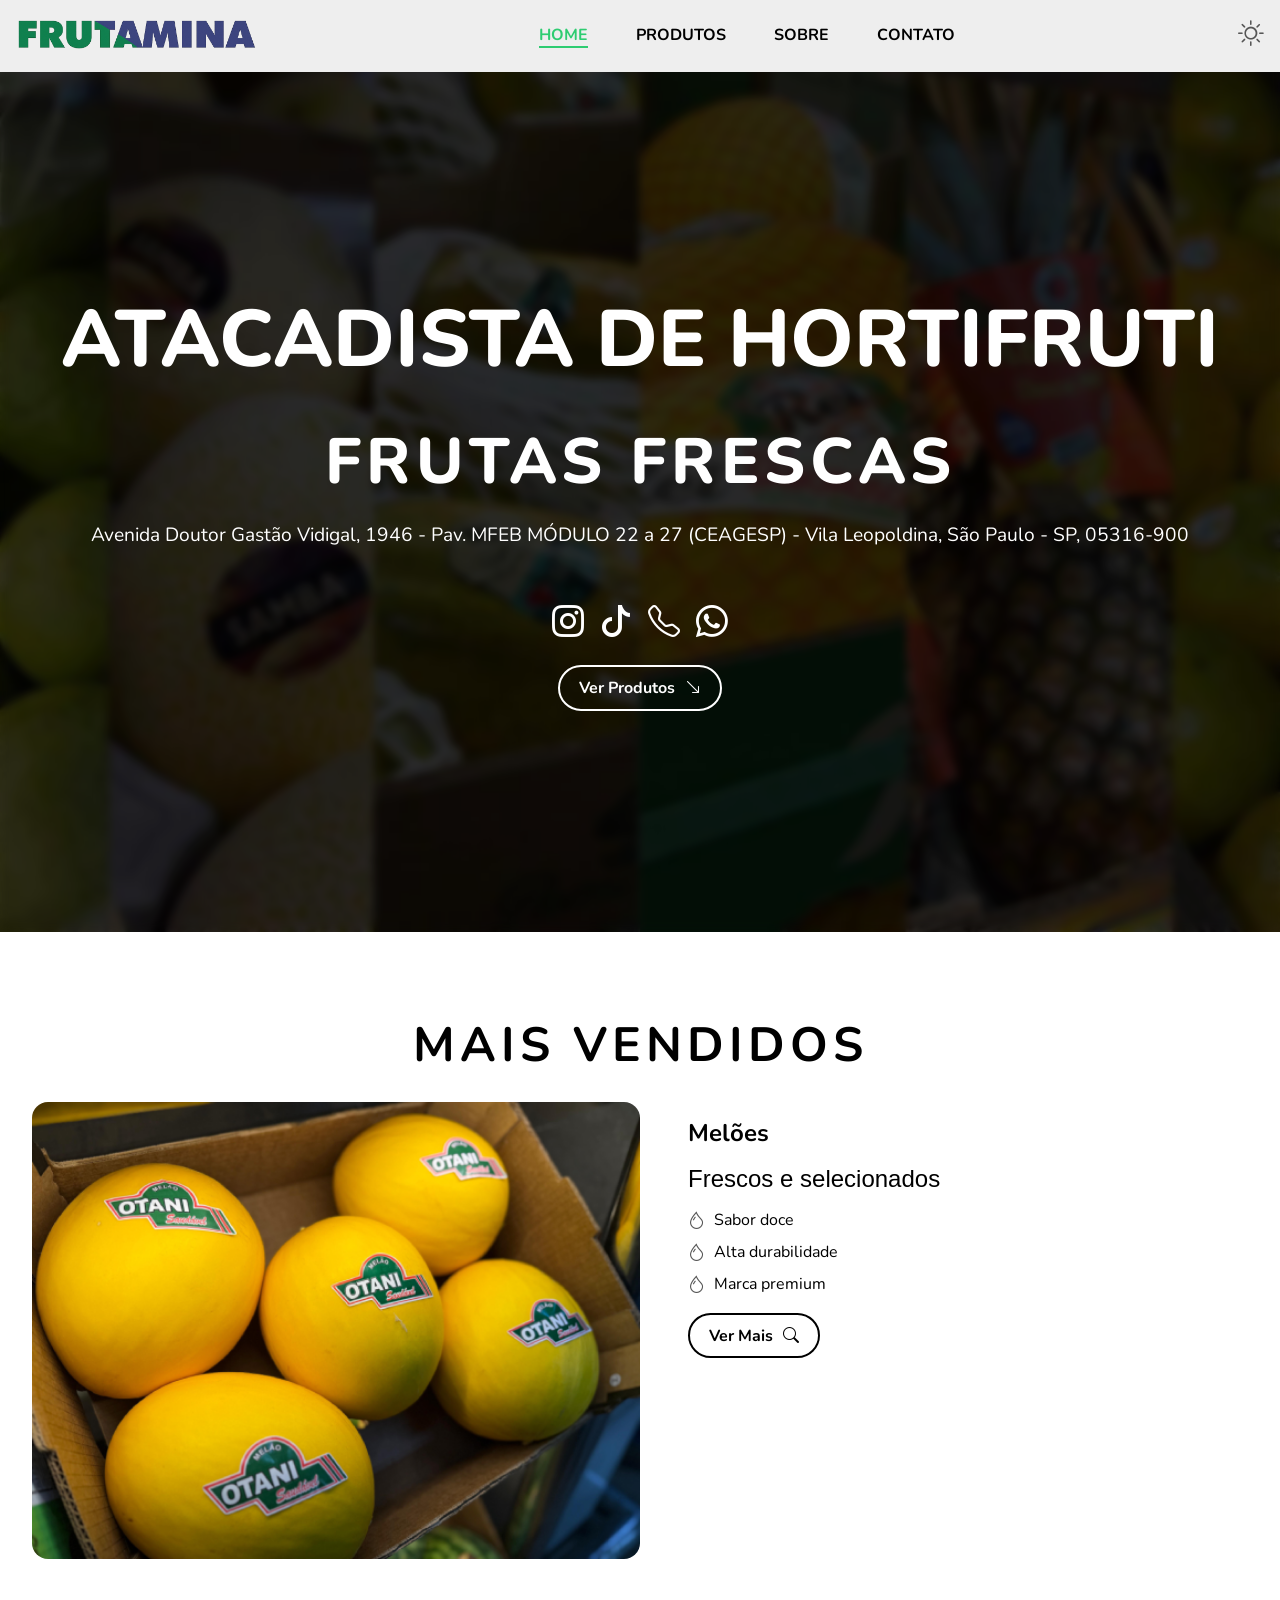
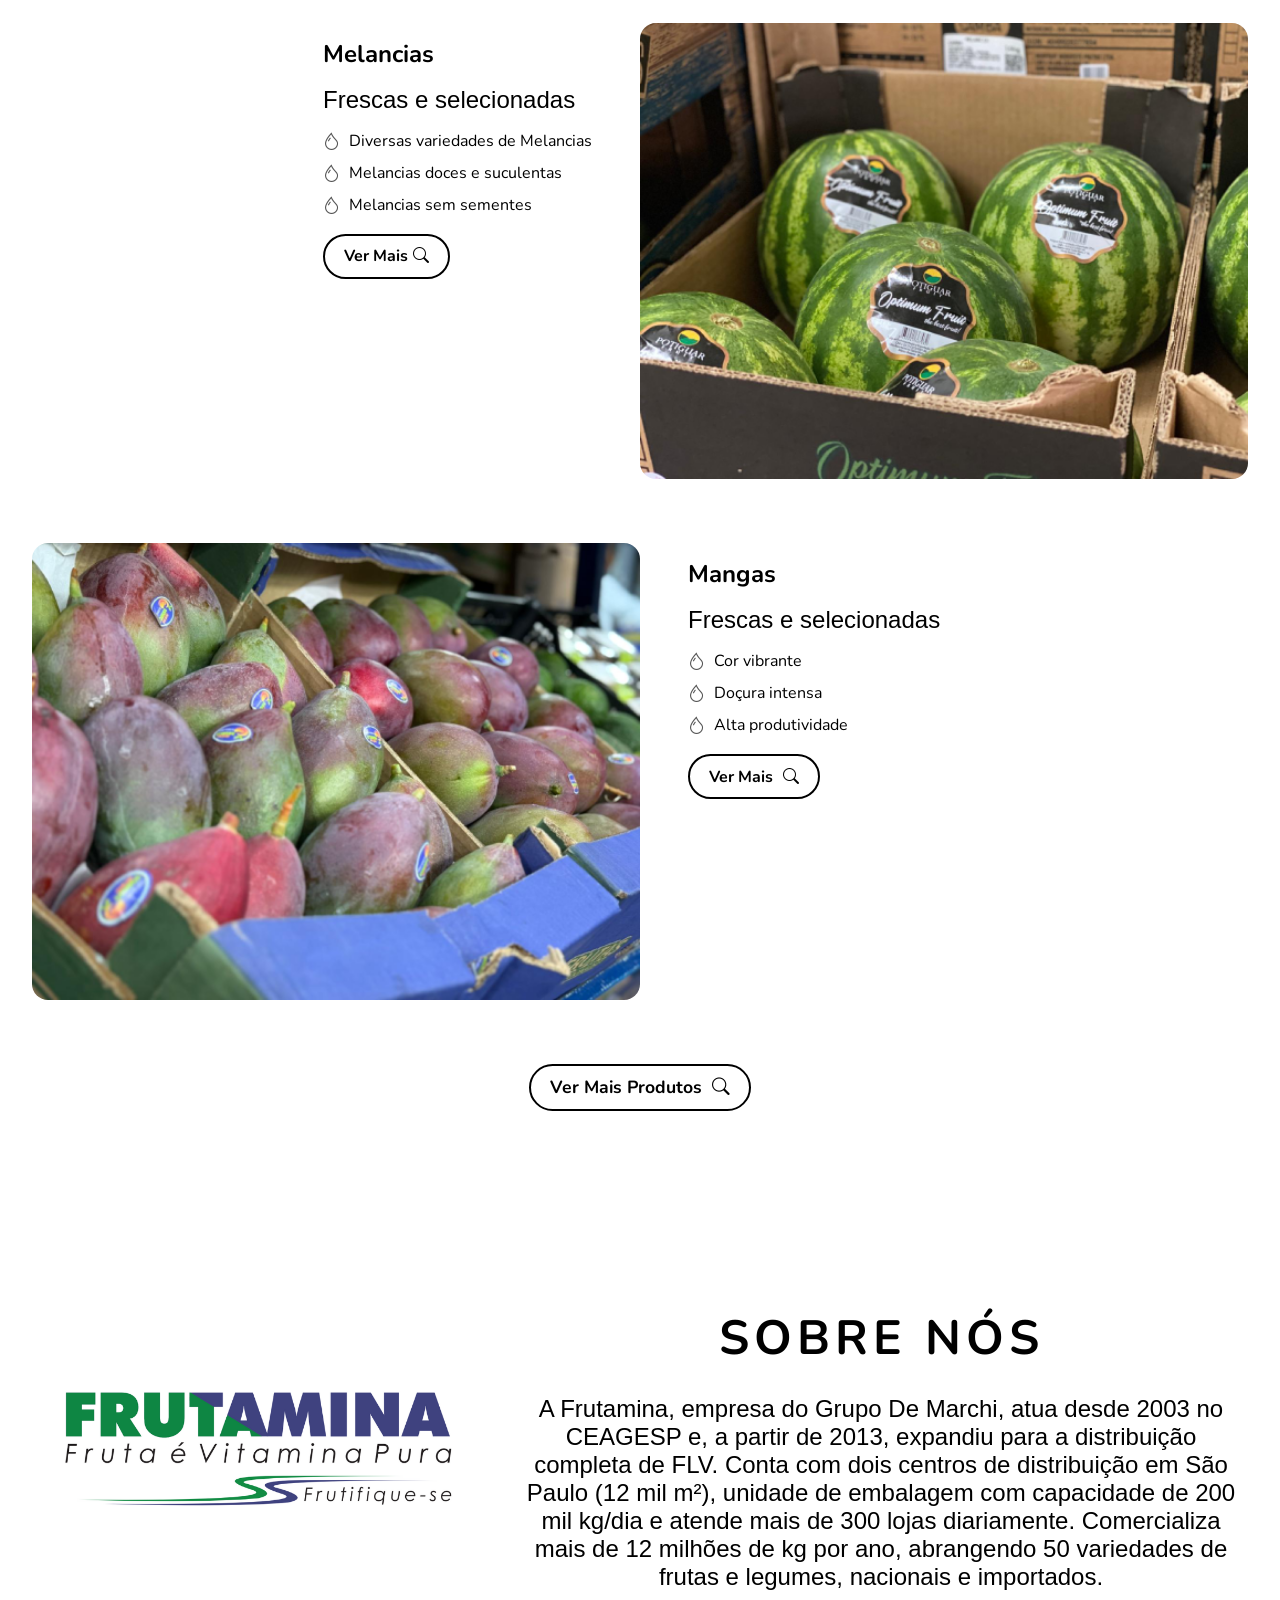
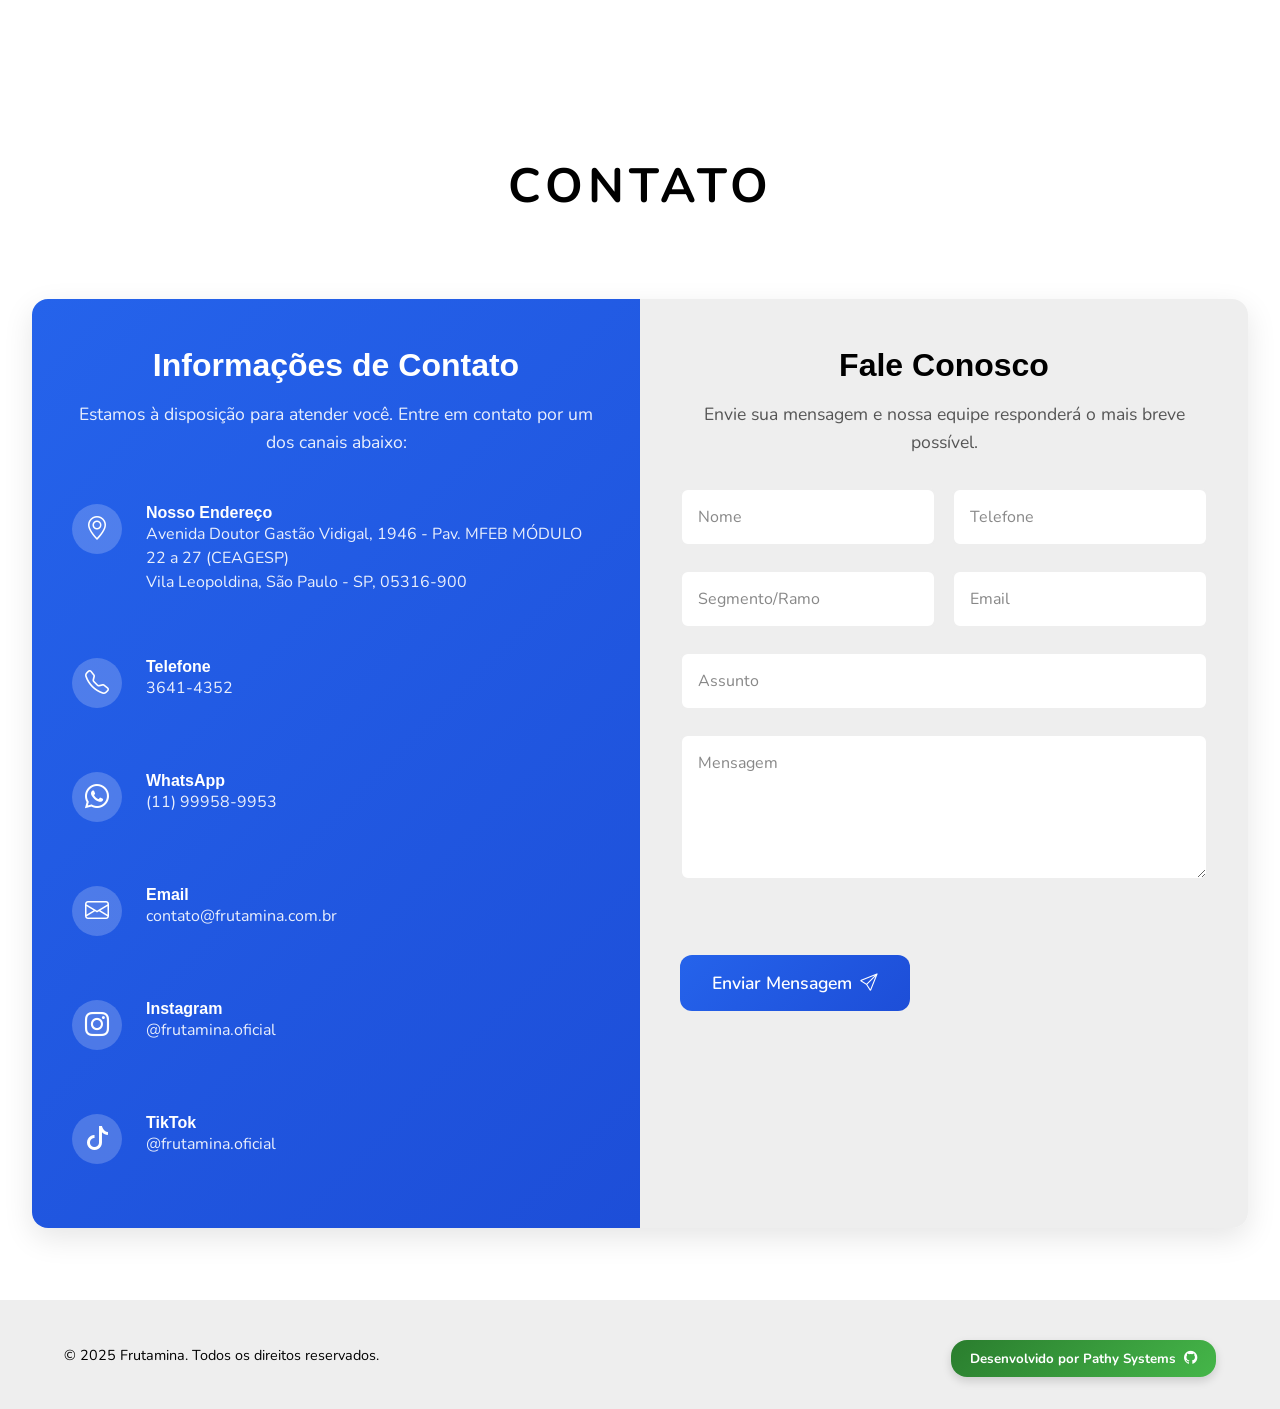
==== index.html @ 5308f6ba "Upload Final" ====
<!DOCTYPE html>
<html lang="pt-BR">

<head>
  <meta charset="UTF-8">
  <meta name="viewport" content="width=device-width, initial-scale=1.0">
  <title>Frutamina | Comercial </title>
  <meta name="description" content="Frutamina - Atacadista de hortifruti. Frutas frescas, seleção e distribuição para pontos de venda. Atendimento em São Paulo e CEAGESP.">
  <meta name="theme-color" content="#2ecc71">
  <meta name="format-detection" content="telephone=no">

  <link rel="stylesheet" href="assets/css/style.css">
  <!-- Google Fonts (carregamento otimizado) -->
  <link href="https://fonts.googleapis.com/css2?family=Nunito:wght@200;400;700;900&family=Noto+Sans+SC:wght@400;700&display=swap" rel="stylesheet">
  <link rel="preconnect" href="https://cdn.jsdelivr.net">
  <!-- Preload imagem do banner para reduzir tempo até o primeiro paint do herói -->
  <link rel="preload" href="assets/svg/banner2.svg" as="image">
  <!-- Favicon -->

  <!-- Preconnect fonts (melhora carregamento do Google Fonts) -->
  <link rel="preconnect" href="https://fonts.googleapis.com">
  <link rel="preconnect" href="https://fonts.gstatic.com" crossorigin>

  <!-- Favicon -->
  <link rel="icon" type="image/png" href="assets/svg/favicon.webp">


  <!-- Bootstrap Icons -->
  <link rel="stylesheet" href="https://cdn.jsdelivr.net/npm/bootstrap-icons@1.13.1/font/bootstrap-icons.min.css" />

</head>


<body>
  <header id="header">
    <!-- Logo -->
    <div class="header-logo">
      <a href="#home">
  <img src="assets/svg/logo.webp" alt="Frutamina - logo" class="logo" width="600" height="450" />
      </a>
    </div>

    <!-- Menu Desktop -->
    <nav class="menu-desktop">
      <ul class="menu menu-principal">
        <li class="menu-item">
          <a href="#home" class="menu-link active">
            <span class="menu-texto"> home </span>
          </a>
        </li>

        <li class="menu-item">
          <a href="#produtos" class="menu-link">
            <span class="menu-texto"> produtos </span>
          </a>
        </li>

        <li class="menu-item">
          <a href="#sobre" class="menu-link">
            <span class="menu-texto"> sobre</span>
          </a>
        </li>

        <li class="menu-item">
          <a href="#contato" class="menu-link">
            <span class="menu-texto"> contato </span>
          </a>
        </li>
      </ul>
    </nav>


    <!-- Icone Trocar Cor Tema -->
    <div class="header-toggle">
      <i id="toggleTheme" class="bi bi-sun"> </i>

      <button id="menuHamburger" class="btn-menu-mobile">
        <i class="bi bi-list"></i>
      </button>

    </div>
  </header>

  <!-- Menu Mobile -->
  <nav id="menuMobile" class="menu menu-principal menu-mobile">
    <!-- Botão de fechar -->
    <button class="btn-fechar-mobile" onclick="document.getElementById('menuMobile').classList.remove('active')">
      <i class="bi bi-x-lg"></i>
    </button>

    <!-- Logo dentro do menu -->


    <!-- Links com ícones -->
    <ul class="menu-lista">
      <li class="menu-item">
        <a href="#home" class="menu-link">
          <i class="bi bi-house-door"></i>
          <span>Home</span>
        </a>
      </li>
      <li class="menu-item">
        <a href="#produtos" class="menu-link">
          <i class="bi bi-basket"></i>
          <span>Produtos</span>
        </a>
      </li>
      <li class="menu-item">
        <a href="#sobre" class="menu-link">
          <i class="bi bi-info-circle"></i>
          <span>Sobre</span>
        </a>
      </li>
      <li class="menu-item">
        <a href="#contato" class="menu-link">
          <i class="bi bi-telephone"></i>
          <span>Contato</span>
        </a>
      </li>
    </ul>

    <!-- Redes sociais (opcional, mas enche espaço) -->
    <div class="menu-social-mobile">
      <a href="https://www.instagram.com/frutamina.oficial/" target="_blank"><i class="bi bi-instagram"></i></a>
      <a href="https://www.tiktok.com/@frutamina.oficial" target="_blank"><i class="bi bi-tiktok"></i></a>
      <a href="tel:3641-4352" target="_blank"><i class="bi bi-telephone"></i></a>
      <a href="tel:3641-4352" target="_blank"><i class="bi bi-whatsapp"></i></a>
    </div>
  </nav>
  <!-- FIM MENU MOBILE -->
  <main id="home">
    <section class="banner" id="home">
      <div class="main-content">
        <h1 class="titulo">Atacadista de Hortifruti</h1>
        <h2 class="subtitulo">frutas frescas</h2>
        <p class="subtitulo-banner">Avenida Doutor Gastão Vidigal, 1946 - Pav. MFEB MÓDULO 22 a 27 (CEAGESP) - Vila
          Leopoldina, São Paulo - SP, 05316-900</p>

        <ul class="menu menu-social">
          <li>
            <ul class="menu menu-social">

              <li>
                <a href="https://www.instagram.com/frutamina.oficial/" target="_blank" class="menu-social-link">
                  <i class="bi bi-instagram social-icon"></i>
                </a>
              </li>
              <li>
                <a href="https://www.tiktok.com/@frutamina.oficial" target="_blank" class="menu-social-link">
                  <i class="bi bi-tiktok social-icon"></i>
                </a>
              </li>
              <li>
                <a href="tel:3641-4352" target="_blank" class="menu-social-link">
                  <i class="bi bi-telephone social-icon"></i>
                </a>
              </li>
              <li>
                <a href="https://wa.me/5511999589953" target="_blank" class="menu-social-link">
                  <i class="bi bi-whatsapp social-icon"></i>
                </a>
              </li>
            </ul>
          </li>
        </ul>

        <!-- fechamento -->
        <a href="produtos.html">
          <button class="btn btn-banner">
            <span class="btn-texto">ver produtos</span>
            <i class="bi bi-arrow-down-right"></i>
          </button>
        </a>
    </section>
  </main>
  </div>

  <div class="container">
    <section id="produtos" class="produtos">
      <h2>Mais vendidos</h2>
      <div class="produtos-container">

        <article class="produtos-card">
            <img src="assets/svg/produtos/amarelo.webp" alt="Melões Frutamina" class="card-cover" loading="lazy" width="800" height="600" />

          <div class="card-body">
            <h3 class="card-title">Melões</h3>

            <p class="card-description">Frescos e selecionados</p>

            <ul class="card-lista">
              <li class="card-item">
                <i class="bi bi-droplet"></i>
                Sabor doce
              </li>
              <li class="card-item">
                <i class="bi bi-droplet"></i>
                Alta durabilidade
              </li>
              <li class="card-item">
                <i class="bi bi-droplet"></i>
                Marca premium
              </li>
            </ul>

            <div class="card-button">
              <a href="produtos.html">
              <button class="btn btn-primario">
                  <span class="btn-texto">Ver mais</span>
                  <i class="bi bi-search"></i>
                </button>
              </a>  
            </div>
          </div>
        </article>

        <article class="produtos-card2">
          <img src="assets/svg/produtos/melancia.webp" alt="Melancias Frutamina" class="card-cover" loading="lazy" width="800" height="600" />

          <div class="card-body">
            <h3 class="card-title">Melancias</h3>

            <p class="card-description">Frescas e selecionadas</p>

            <ul class="card-lista">
              <li class="card-item">
                <i class="bi bi-droplet"></i>
                Diversas variedades de Melancias
              </li>
              <li class="card-item">
                <i class="bi bi-droplet"></i>
                Melancias doces e suculentas
              </li>
              <li class="card-item">
                <i class="bi bi-droplet"></i>
                Melancias sem sementes
              </li>
            </ul>

            <div class="card-button">
              <a href="produtos.html">
              <button class="btn btn-primario">
                  <span class="btn-texto">Ver mais</span>
                  <i class="bi bi-search"></i>
                </a>
                </button>
            </div>
        </article>

        <article class="produtos-card">
          <img src="assets/svg/produtos/palmer.webp" alt="Mangas Palmer Frutamina" class="card-cover" loading="lazy" width="800" height="600" />

          <div class="card-body">
            <h3 class="card-title">Mangas</h3>

            <p class="card-description">Frescas e selecionadas</p>

            <ul class="card-lista">
              <li class="card-item">
                <i class="bi bi-droplet"></i>
                Cor vibrante
              </li>
              <li class="card-item">
                <i class="bi bi-droplet"></i>
                Doçura intensa
              </li>
              <li class="card-item">
                <i class="bi bi-droplet"></i>
                Alta produtividade
              </li>

            </ul>

            <div class="card-button">
              <a href="produtos.html">
              <button class="btn btn-primario">
                  <span class="btn-texto">Ver mais</span>
                  <i class="bi bi-search"></i>
                </button>
              </a>
            </div>
        </article>
        <a href="produtos.html">
          <button class="btn btn-primario btn-ver-mais">
            <span class="btn-texto">Ver mais produtos</span>
            <i class="bi bi-search"></i>
          </button>
        </a>
    </section>

    <section id="sobre" class="sobre">

      <!-- Conteudo 1 -->
      <div class="sobre-content1">
  <img src="assets/svg/logo2.webp" alt="Frutamina - selo" class="sobre-logo" loading="lazy" width="600" height="450">

        <div class="sobre-description">
          <h2> sobre nós </h2>
          <p>
            A Frutamina, empresa do Grupo De Marchi, atua desde 2003 no CEAGESP e, a partir de 2013, expandiu para a
            distribuição completa de FLV. Conta com dois centros de distribuição em São Paulo (12 mil m²), unidade de
            embalagem com capacidade de 200 mil kg/dia e atende mais de 300 lojas diariamente. Comercializa mais de 12
            milhões de kg por ano, abrangendo 50 variedades de frutas e legumes, nacionais e importados.
          </p>


        </div> <!-- Fim Descricao -->
      </div>


      <div class="sobre-content2">




        <section id="contato" class="contato">
          <div class="container-contato">
            <h2>contato</h2>

            <div class="contato-container">
              <!-- Lado Esquerdo - Informações de Contato -->
              <div class="contato-info">
                <div class="info-header">
                  <h3>Informações de Contato</h3>
                  <p>Estamos à disposição para atender você. Entre em contato por um dos canais abaixo:</p>
                </div>

                <a href="https://www.google.com/maps/dir/-23.5339776,-46.7402752/Frutamina+-+Avenida+Doutor+Gast%C3%A3o+Vidigal,+1946+-+Pav.+MFEB+MODULO+22+A+27+(+Ceagesp)+-+Vila+Leopoldina,+S%C3%A3o+Paulo+-+SP,+05316-900/@-23.5335942,-46.7415523,17z/data=!3m1!4b1!4m9!4m8!1m1!4e1!1m5!1m1!1s0x94cef8bb15cd7eb7:0xff317b3f53ee65c9!2m2!1d-46.737823!2d-23.532585?entry=ttu"
                  target="_blank">
                  <div class="info-item">
                    <div class="info-icon"><i class="bi bi-geo-alt"></i></div>
                    <div class="info-content">
                      <h4>Nosso Endereço</h4>
                      <p>Avenida Doutor Gastão Vidigal, 1946 - Pav. MFEB MÓDULO 22 a 27 (CEAGESP)</p>
                      <p>Vila Leopoldina, São Paulo - SP, 05316-900</p>
                    </div>
                  </div>
                </a>

                <a href="tel:3641-4352" target="_blank">
                  <div class="info-item">
                    <div class="info-icon"><i class="bi bi-telephone"></i></div>
                    <div class="info-content">
                      <h4>Telefone</h4>
                      <p>3641-4352</p>
                    </div>
                  </div>
                </a>

                <a href="https://wa.me/5511999589953" target="_blank">
                  <div class="info-item">
                    <div class="info-icon"><i class="bi bi-whatsapp"></i></div>
                    <div class="info-content">
                      <h4>WhatsApp</h4>
                      <p>(11) 99958-9953</p>
                    </div>
                  </div>
                </a>

                <a href="mailto:contato@frutamina.com.br" target="_blank">
                  <div class="info-item">
                    <div class="info-icon"><i class="bi bi-envelope"></i></div>
                    <div class="info-content">
                      <h4>Email</h4>
                      <p>contato@frutamina.com.br</p>
                    </div>
                  </div>
                </a>

                <a href="https://www.instagram.com/frutamina.oficial/" target="_blank">
                  <div class="info-item">
                    <div class="info-icon"><i class="bi bi-instagram"></i></div>
                    <div class="info-content">
                      <h4>Instagram</h4>
                      <p>@frutamina.oficial</p>
                    </div>
                  </div>
                </a>

                <a href="https://www.tiktok.com/@frutamina.oficial?lang=en" target="_blank">
                  <div class="info-item">
                    <div class="info-icon"><i class="bi bi-tiktok"></i></div>
                    <div class="info-content">
                      <h4>TikTok</h4>
                      <p>@frutamina.oficial</p>
                    </div>
                  </div>
                </a>
              </div>

              <!-- Lado Direito - Formulário (Formspree) -->
              <div class="contato-form">
                <div class="form-header">
                  <h3>Fale Conosco</h3>
                  <p>Envie sua mensagem e nossa equipe responderá o mais breve possível.</p>
                </div>
                

                <!-- IMPORTANTE: troque a URL abaixo pelo seu endpoint Formspree -->
                <form class="form-contato" id="formContato" action="https://formspree.io/f/xeolblra" method="POST"
                  novalidate>
                  <!-- Honeypot anti-spam (não remova) -->
                  <input type="text" name="_gotcha" tabindex="-1" autocomplete="off" style="display:none"
                    aria-hidden="true">

                  <!-- Opcional: assunto do e-mail que você recebe -->
                  <input type="hidden" name="_subject" value="Nova mensagem do site - Frutamina">
                  <!-- Opcional: redirecionamento se enviar sem JS -->
                  <input type="hidden" name="_next" value="/obrigado.html">

                  <div class="form-row">
                    <div class="form-group">
                      <input type="text" id="nome" name="nome" placeholder="Nome" required>
                    </div>
                    <div class="form-group">
                      <input type="tel" id="telefone" name="telefone" placeholder="Telefone" inputmode="tel"
                        autocomplete="tel" required>
                      <small class="error-msg" id="telError"></small>
                    </div>

                  </div>

                  <div class="form-row">
                    <div class="form-group">
                      <input type="text" id="segmento" name="segmento" placeholder="Segmento/Ramo">
                    </div>
                    <div class="form-group">
                      <input type="email" id="email" name="email" placeholder="Email" required>
                      <small class="error-msg" id="emailError"></small>
                    </div>
                  </div>

                  <div class="form-group">
                    <input type="text" id="assunto" name="assunto" placeholder="Assunto" required>
                  </div>

                  <div class="form-group">
                    <textarea id="mensagem" name="mensagem" placeholder="Mensagem" rows="5" required></textarea>
                  </div>

                  <div id="formAlert" class="form-alert" aria-live="polite"></div>

                  <button type="submit" class="btn btn-enviar" id="btnEnviar">
                    <span class="btn-texto">Enviar Mensagem</span>
                    <i class="bi bi-send"></i>
                  </button>
                </form>
              </div>
            </div>
          </div>
        </section>


      </div>
  </div>

  <footer>
    <div class="footer-container">
      <p class="frutamina">&copy; 2025 Frutamina. Todos os direitos reservados.</p>
      <a href="https://pathy-systems.github.io/pathy_systems/" target="_blank">
        <button class="btn-footer">
          <span class="pedro">Desenvolvido por Pathy Systems<i class="bi bi-github"></i></span>
        </button>
      </a>
    </div>
  </footer>


</body>
<script src="assets/js/script.js" defer></script>

</html>
---- assets/css/style.css ----
* {
  box-sizing: border-box;
  margin: 0;
  padding: 0;
}

:root {
  --fonte-textos: 'Nunito', sans-serif;
  --fonte-titulos: 'Noto Sans SC', sans-serif;
  --fonte-escrita: 'Noto Sans Duployan', sans-serif;
  --cor-link: #2563eb;
}

:root,
:root[data-theme="light"] {
  --cor-fundo-primário: #ffffff;
  --cor-fundo-secundário: #eeeeee;
  --cor-texto: #000000;
  --cor-icone: #555555;
  --cor-hover: #2ecc71;
  --cor-azul-contato: #2563eb;
  --cor-azul-hover: #1d4ed8;
  --cor-botao: #000;

}

:root[data-theme="dark"] {
  --cor-fundo-primário: #121212;
  --cor-fundo-secundário: #1e1e1e;
  --cor-texto: #f5f5f5;
  --cor-icone: #bbbbbb;
  --cor-hover: #2ecc71;
  --cor-botao: #fff;

}

html {
  scroll-behavior: smooth;

}


.container {
  margin: 0 auto;
  padding-left: 2rem;
  padding-right: 2rem;
}



.produtos,
.sobre,
.contato {
  padding-top: 5rem;
  padding-bottom: 2rem;
  /* ajuste conforme a altura do seu header */
}

i {
  color: var(--cor-icone);
}

button {
  border: var(--cor-texto) 2.5px solid;
  background: none;
  cursor: pointer;
}

body {
  background-color: var(--cor-fundo-primário);
  transition: all 0.3s ease-in-out;
}


a {
  text-decoration: none;
  color: var(--cor-link);
}

span {
  font-family: var(--fonte-textos);
}

ul {
  list-style: none;
}

li {
  color: var(--cor-texto)
}


h1 {
  font-family: var(--fonte-textos);
  color: var(--cor-texto);
  text-rendering: optimizeLegibility;
  text-transform: uppercase;
}

h2 {
  font-family: var(--fonte-textos);
  color: var(--cor-texto);
  text-transform: uppercase;
  display: flex;
  justify-content: center;
  font-size: 3rem;
  letter-spacing: 5px;
}

h3 {
  font-family: var(--fonte-escrita);
  color: var(--cor-texto);
  text-rendering: optimizeLegibility;
}

h4 {
  font-family: var(--fonte-escrita);
  color: var(--cor-texto);
  text-rendering: optimizeLegibility;
}

/* BOTOES */

.btn-banner {
  border-radius: 1rem;
  font-size: 1rem;
  cursor: pointer;
  transition: all 0.3s ease-in-out;
  display: flex;
  gap: 0.5rem;
  align-items: center;
  justify-content: center;
  margin-top: -1rem;
  background: transparent;
  padding: 0.6rem 1.2rem;
  gap: .6rem;
  border-radius: 2rem;
  border-color: white;
}


.btn-banner:hover {
  background: #2ecc71;
  border-color: #2ecc71;
  color: #fff;
  transform: translateY(-2px);
}

.btn-banner i {
  color: white;
}

.btn-banner span {
  color: white;
  font-weight: 700;
  text-transform: capitalize;
  font-weight: 700;
}

.btn-primario {
  border-radius: 1rem;
  font-size: 1rem;
  cursor: pointer;
  transition: all 0.3s ease-in-out;
  display: flex;
  gap: 0.5rem;
  align-items: center;
  justify-content: center;
  margin-top: -1rem;
  background: transparent;
  padding: 0.6rem 1.2rem;
  gap: .6rem;
  border-radius: 2rem;
}


.btn-primario:hover {
  background: #2ecc71;
  border-color: #2ecc71;
  color: #fff;
  transform: translateY(-2px);
}

.btn-primario i {
  color: var(--cor-texto);
}

.btn-primario span {
  color: var(--cor-texto);
  font-weight: 700;
  text-transform: capitalize;
  font-weight: 700;
}

.btn-primario:hover span {
  color: #fff;
  font-weight: 700;
}

.btn-primario:hover i {
  color: #fff;
}

/* SOCIAL ICONS */

.social-icon {
  color: white;
  font-size: 2rem;
}


/* CORPO */

.titulo {
  display: flex;
  justify-content: center;
  font-size: 4rem;
}

.subtitulo-banner {
  font-size: 1.2rem;
  /* tamanho do subtítulo do banner */
  font-family: var(--fonte-textos);
  color: var(--cor-texto);
  margin-top: -0.5rem;
  text-align: center;
}

.banner p {
  text-decoration: none;
}

/* MENU */

.logo {
  width: 15rem;
  height: auto;
  pointer-events: none;
}

logo img,
card-cover,
produto-img,
modal-imagem img {
  aspect-ratio: 4 / 3;
  max-width: 100%;
  height: auto;
  display: block;
}

#header {
  display: flex;
  flex-direction: row;
  align-items: center;
  justify-content: space-between;
  width: 100%;
  padding: 1rem 1rem;
  z-index: 100;
  position: fixed;
  background-color: var(--cor-fundo-secundário);
  transition: all 0.3s ease-in-out;
}

.header-logo {
  display: flex;
  align-items: center;
  /* Garante alinhamento da logo */
}

.menu {
  display: flex;
  gap: 1rem;
  align-items: center;
}

.menu-texto {
  color: var(--cor-texto);
  text-transform: uppercase;
  font-size: 1rem;
  font-weight: 700;
  font-family: var(--fonte-textos);
  text-rendering: optimizeLegibility;
  transition: border-bottom 0.3s ease;
  border-bottom: 2px solid transparent;

}

.menu-link {
  display: flex;
  align-items: center;
  gap: 0.5rem;
  padding: 0.5rem 1rem;
  transition: all 0.3s ease-in-out;
  color: var(--cor-texto);
}

.menu-link span {
  color: var(--cor-texto);
}

.menu-link.active .menu-texto,
.menu-link:hover .menu-texto {
  color: var(--cor-hover);
  transition: all 0.3s ease-in-out;
  border-bottom: 2px solid var(--cor-hover);
  /* Linha visível ao ativar */
}


.menu-link:hover .social-icon {
  color: var(--cor-hover);
  transition: all 0.3s ease-in-out;
}

.header-toggle {
  display: flex;
  align-items: center;
  justify-content: flex-end;
}

#toggleTheme:hover {
  color: var(--cor-hover);
  transition: all 0.3s ease-in-out;
  border-bottom: 2px solid;
  /* Linha invisível para evitar "pulo" ao ativar */
  transition: border-bottom 0.3s ease;
  /* Adiciona transição suave */
}

#toggleTheme {
  cursor: pointer;
  color: var(--cor-icone);
  font-size: 1.6rem;
  /* tamanho fonte */
  transition: all 0.3s ease-in-out, border-bottom 0.3s ease;
  border-bottom: 2px solid transparent;
  /* Linha invisível para evitar "pulo" ao ativar */
}

.btn-menu-mobile {
  color: var(--cor-icone);
  border: none;
  font-size: 1.8rem;
  padding: 0.5rem;
  margin-left: 1rem;
  display: flex;
  align-items: center;
  justify-content: center;
  cursor: pointer;
  display: none;
}

/* MENU MOBILE */

/* ===== MENU MOBILE MODERNO ===== */
.menu-mobile {
  position: fixed;
  top: 0;
  right: 0;
  z-index: 50;
  width: 75%;
  height: 100%;
  background: var(--cor-fundo-secundário);
  backdrop-filter: blur(10px);
  display: flex;
  flex-direction: column;
  padding: 2rem 1.5rem;
  transform: translateX(100%);
  transition: transform 0.4s ease, opacity 0.3s ease;
  opacity: 0;
}

.menu-mobile.active {
  transform: translateX(0);
  opacity: 1;
}

.btn-fechar-mobile {
  align-self: flex-end;
  background: none;
  border: none;
  font-size: 2rem;
  color: #fff;
  margin-bottom: 1rem;
}

.menu-logo-mobile {
  text-align: center;
  margin-bottom: 2rem;
}

.menu-logo-mobile img {
  width: 120px;
  height: auto;
}

.menu-lista {
  list-style: none;
  flex: 1;
}

.menu-lista .menu-item {
  margin-bottom: 1.2rem;
}

.menu-lista .menu-link {
  display: flex;
  align-items: center;
  gap: 0.8rem;
  padding: 0.8rem 1rem;
  border-radius: 8px;
  color: #fff;
  text-decoration: none;
  transition: background 0.3s ease;
  font-size: 1.1rem;
}

.menu-lista .menu-link:hover {
  background: rgba(255, 255, 255, 0.1);
}

.menu-lista .menu-link i {
  font-size: 1.3rem;
  color: var(--cor-azul-contato);
}

.menu-social-mobile {
  margin-top: auto;
  display: flex;
  justify-content: center;
  gap: 1.5rem;
}

.menu-social-mobile a {
  font-size: 1.8rem;
  transition: color 0.3s ease;
}

.menu-social-mobile i:hover {
  color: var(--cor-azul-contato);
  transition: 0.3s ease-in-out;
}


/* Corpo */

#home {
  display: flex;
  flex-direction: column;
  gap: 1.5rem;
  padding-top: 2rem;
}

.banner h1 {
  font-size: 5rem;
  color: white;
  font-weight: 800;
  text-align: center;
}

.banner h2 {
  font-size: 4rem;
  color: white;
  font-weight: 800;
  text-decoration: none;
}

.subtitulo-banner {
  color: white;
}

.banner {
  min-height: 100vh;
  display: flex;
  align-items: center;
  justify-content: center;
  background: url('../svg/banner2.svg') no-repeat center center/cover;
  position: relative;
  overflow: hidden;
  display: flex;
}

.banner::before {
  content: '';
  position: absolute;
  top: 0;
  left: 0;
  width: 100%;
  height: 100%;
  background: inherit;
  filter: blur(4px) brightness(0.9);
  z-index: 1;
  display: flex;
}



.main-content {
  position: relative;
  z-index: 2;
}

.main-content {
  display: flex;
  flex-direction: column;
  align-items: center;
  justify-content: center;
  gap: 1.5rem;
  padding: 1rem 2rem;
  width: 100%;
  z-index: 2;
}

/* menu social */

.menu-social {
  display: flex;
  gap: 1rem;
  justify-content: left;
  margin-top: 1rem;
}

.menu-social-link {
  color: var(--cor-icone);
  display: flex;
  align-items: center;
  gap: 0.5rem;
  transition: all 0.3s ease-in-out;
  margin-bottom: 1rem;
}

.menu-social-link:hover .social-icon {
  color: var(--cor-hover);
  transition: all 0.3s ease-in-out;
}

/* botão */

.produtos {
  display: flex;
  flex-direction: column;
  gap: 1.5rem;
  /* ajuste conforme a altura do seu header */
}

.produtos-container {
  display: flex;
  flex-direction: column;
  gap: 4rem;
}

.produtos-card {
  display: flex;
  flex-direction: row;
  gap: 3rem;
}

.produtos-card2 {
  display: flex;
  flex-direction: row-reverse;
  gap: 3rem;
}

.card-cover {
  width: 50%;
  object-fit: cover;
  object-position: center;
  border-radius: 1rem;
  height: auto;
  pointer-events: none;
}

.card-body {
  display: flex;
  flex-direction: column;
  justify-content: flex-start;
  align-items: flex-start;
  gap: 1rem;
  margin-top: 15px;
}

.card-title {
  font-size: 1.5rem;
  /* tamanho fonte */
  font-family: var(--fonte-textos);
  text-rendering: optimizeLegibility;
  color: var(--cor-texto);
}

.card-description {
  font-size: 1.5rem;
  /* tamanho fonte */
  font-weight: 200;
  /* peso da fonte */
  font-family: var(--fonte-escrita);
  text-rendering: optimizeLegibility;
  color: var(--cor-texto);
}

.card-lista {
  display: flex;
  flex-direction: column;
  gap: 0.5rem;
  color: var(--cor-texto);
  font-family: var(--fonte-textos);
}


.card-item i {
  font-size: 1.1rem;
}

.card-item {
  display: flex;
  gap: 0.5rem;
  text-rendering: optimizeLegibility;
}


.card-button {
  display: flex;
  flex-flow: row wrap;
  justify-content: center;
  align-items: center;
}

.produtos .btn-primario {
  margin: auto;
  width: auto;
}

.btn-ver-mais {
  font-size: 1.1rem;
}

.description-button {
  padding-top: 2rem;
}

/* Sobre */
#sobre {
  scroll-margin-top: 2rem;
}

.sobre-content1,
.sobre-content2 {
  display: flex;
  flex-direction: row;
  align-items: center;
  gap: 2rem;
  text-align: center;

}


.sobre-logo {
  width: 40%;
  border-radius: 50%;
  pointer-events: none;
}

.sobre-description {
  display: flex;
  flex-direction: column;
  gap: 1.5rem;
}

.sobre-description p {
  font-size: 1.5rem;
  color: var(--cor-texto);
  font-family: var(--fonte-escrita);
}

.sobre-content2 .col1,
.sobre-content2 .col2 {
  display: flex;
  flex-direction: column;
  text-align: left;
  gap: 1.5rem;
}

.sobre-content2 .col1 .row1,
.sobre-content2 .col1 .row2 {
  display: flex;
  flex-direction: row;
  gap: .5rem;
}

.sobre-content2 {
  display: flex;
  gap: 2rem;
  align-items: flex-start;
}

.description-button {
  display: flex;
  justify-content: center;
  align-items: center;
  /* opcional, centraliza verticalmente se houver altura */
  margin-top: -2rem;
  /* opcional, espaçamento acima */
}

.sobre-content2 .col1,
.sobre-content2 .col2 {
  display: flex;
  flex-direction: column;
  text-align: left;
  gap: 1.5rem;
}

.sobre-content2 .col1 .row1,
.sobre-content2 .col1 .row2 {
  display: flex;
  flex-direction: column;
  gap: .5rem;
}

.sobre-title {
  font-size: 3rem;
}

.sobre-lista {
  font-size: 1.1rem;
  /* tamanho fonte */
}

.sobre-item {
  display: flex;
  align-items: center;
  gap: 0.5rem;
  font-family: var(--fonte-escrita);
}

.sobre-item i {
  font-size: 1.2rem;
  color: var(--cor-texto);
}

/* Seção Contato */
.contato {
  padding: 5rem 0 2rem;
  background-color: var(--cor-fundo-primário);
  transition: 0.3s ease-in-out;
}

.contato h2 {
  color: var(--cor-texto);
  text-align: center;
  font-size: 3rem;
  letter-spacing: 5px;
  margin-bottom: 3rem;
}


.contato-container {
  display: grid;
  grid-template-columns: 1fr 1fr;
  gap: 0;
  border-radius: 1rem;
  overflow: hidden;
  box-shadow: 0 10px 30px rgba(0, 0, 0, 0.1);
  min-height: 600px;
  transition: 0.3s ease-in-out;
  box-sizing: border-box;
  max-width: 100vw;
  overflow-x: hidden;
  margin-bottom: 0.5rem;
  color: white;
}

/* Lado Esquerdo - Informações */
.contato-info {
  background: linear-gradient(135deg, var(--cor-azul-contato) 0%, var(--cor-azul-hover) 100%);
  padding: 3rem 2.5rem;
  color: white;
  display: flex;
  flex-direction: column;
  gap: 2rem;
}

.info-header h3 {
  font-family: var(--fonte-escrita);
  font-size: 2rem;
  margin-bottom: 1rem;
  color: white;
}

.info-header p {
  font-size: 1.1rem;
  line-height: 1.6;
  opacity: 0.9;
  font-family: var(--fonte-textos);
}

.info-item {
  display: flex;
  align-items: flex-start;
  gap: 1.5rem;
  padding: 1rem 0;
  border-bottom: 1px solid rgba(255, 255, 255, 0.1);
  transition: all 0.3s ease;
}

.info-item:last-child {
  border-bottom: none;
}

.info-item:hover {
  transform: translateY(-10px);
  background-color: rgba(255, 255, 255, 0.05);
  border-radius: 0.5rem;
  padding: 1rem;
  margin: 0 -1rem;
}

.info-icon {
  background-color: rgba(255, 255, 255, 0.2);
  border-radius: 50%;
  width: 50px;
  height: 50px;
  display: flex;
  align-items: center;
  justify-content: center;
  flex-shrink: 0;
}

.info-icon i {
  color: white;
  font-size: 1.5rem;
}

.info-content h4 {
  color: white;
}

.info-content p {
  font-size: 1rem;
  line-height: 1.5;
  opacity: 0.9;
  font-family: var(--fonte-textos);
  color: white;
}

/* Lado Direito - Formulário */
.contato-form {
  background-color: var(--cor-fundo-secundário);
  padding: 3rem 2.5rem;
  display: flex;
  flex-direction: column;
  gap: 2rem;
}

.form-header h3 {
  font-family: var(--fonte-escrita);
  font-size: 2rem;
  margin-bottom: 1rem;
  color: var(--cor-texto);
}

.form-header p {
  font-size: 1.1rem;
  line-height: 1.6;
  color: var(--cor-icone);
  font-family: var(--fonte-textos);
}

.form-contato {
  display: flex;
  flex-direction: column;
  gap: 1.5rem;

}

.form-row {
  display: grid;
  grid-template-columns: 1fr 1fr;
  gap: 1rem;
}

.form-group {
  display: flex;
  flex-direction: column;
}

.info-item {
  flex-direction: row;
  align-items: left;
  text-align: left;
}

.form-group input,
.form-group textarea {
  padding: 1rem;
  border: 2px solid var(--cor-fundo-secundário);
  border-radius: 0.5rem;
  font-size: 1rem;
  font-family: var(--fonte-textos);
  background-color: var(--cor-fundo-primário);
  color: var(--cor-texto);
  transition: 0.3s ease-in-out;
}

.form-group input:focus,
.form-group textarea:focus {
  outline: none;
  border-color: var(--cor-azul-contato);
  box-shadow: 0 0 0 3px rgba(37, 99, 235, 0.1);

}

.form-group input::placeholder,
.form-group textarea::placeholder {
  color: var(--cor-icone);
  opacity: 0.7;
}

.form-group textarea {
  resize: vertical;
  min-height: 120px;
}

.container-contato a {
  display: contents;
}

.container-contato {
  display: flex;
}

/* Botão Enviar */
.btn-enviar {
  background: linear-gradient(135deg, var(--cor-azul-contato) 0%, var(--cor-azul-hover) 100%);
  border: none;
  border-radius: 0.75rem;
  padding: 1rem 2rem;
  font-size: 1.1rem;
  font-weight: 600;
  font-family: var(--fonte-textos);
  cursor: pointer;
  display: flex;
  align-items: center;
  justify-content: center;
  gap: 0.5rem;
  transition: all 0.3s ease;
  align-self: flex-start;
}

.btn-enviar:hover {
  transform: translateY(-2px);
  box-shadow: 0 8px 25px rgba(37, 99, 235, 0.3);
  background: linear-gradient(135deg, var(--cor-azul-hover) 0%, #1e40af 100%);
}

.btn-enviar:active {
  transform: translateY(0);
}

.btn-enviar .btn-texto {
  color: white;
}

.btn-enviar i {
  color: white;
  font-size: 1.1rem;
}

.container-contato {
  display: flex;
  flex-direction: column;
  gap: 2rem;
}

/* MENSAGEM */

/* ====== Contato - Feedback & Estados ====== */
.form-alert {
  margin: 12px 0 0;
  font-size: 0.95rem;
  line-height: 1.4;
  opacity: 0;
  transform: translateY(6px);
  transition: opacity .25s ease, transform .25s ease;
  min-height: 1em;
  font-family: var(--fonte-textos);
}

.form-alert.success {
  color: #1a7f37;
  /* verde */
  opacity: 1;
  transform: translateY(0);
}

.error-msg {
  color: red;
  font-size: 0.85rem;
  display: none;
  font-family: var(--fonte-escrita);
}

input.error {
  border: 1px solid red;
  font-family: var(--fonte-escrita);
}


.btn-enviar[disabled] {
  opacity: .7;
  cursor: not-allowed;
}

/* Dark mode compatível */
body.dark .form-alert.success {
  color: #3ddc84;
}

body.dark .form-alert.error {
  color: #ff6b6b;
}

/* Footer */
.footer-container {
  width: 100%;
  max-width: 1200px;
  display: flex;
  justify-content: space-between;
  align-items: center;
  padding: 0 1.5rem;
}

footer {
  background: var(--cor-fundo-secundário);
  padding: 2rem 0;
  color: #fff;
  display: flex;
  justify-content: center;
  align-items: center;
}

.footer-container p {
  margin: 0;
  font-size: 0.9rem;
  text-align: left;
  font-family: var(--fonte-textos);
  color: var(--cor-texto);
}

.pedro {
  color: white;
  font-weight: 700;
}


.footer-container i {
  padding-left: .5rem;
  color: white;
}

.btn-footer {
  display: inline-block;
  padding: 0.6rem 1.2rem;
  margin-top: 0.5rem;
  border-radius: 1rem;
  background: linear-gradient(135deg, #2a7d2e, #45b649);
  box-shadow: 0 4px 10px rgba(0, 0, 0, 0.15);
  transition: all 0.3s ease-in-out;
  cursor: pointer;
  border: none;
}

.btn-footer:hover {
  transform: translateY(-3px) scale(1.05);
  box-shadow: 0 6px 14px rgba(0, 0, 0, 0.25);
  background: linear-gradient(135deg, #45b649, #45b649);
  transition: all 0.3s ease-in-out;
}



.pedro:hover i,
.pedro i {
  color: white;
}

.frutamina {
  font-size: 1rem;
}

::-webkit-scrollbar {
   display: none;
}

/* Responsivo */
@media (max-width: 1200px) {
  h1 {
    font-size: 3rem;
  }

  .subtitulo-h1 {
    font-size: 2.2rem;
  }
}


@media (max-width: 992px) {
  h1 {
    font-size: 2.5rem;
  }

  .subtitulo-h1 {
    font-size: 1.8rem;
  }
}

@media (max-width: 880px) {
  .contato-container {
    grid-template-columns: 1fr;
    min-height: auto;
  }

  .btn-menu-mobile {
    display: flex;
  }

  .menu-desktop {
    display: none;
  }

}




@media (max-width: 768px) {



  .banner h1 {
    font-size: 2rem;
    justify-content: center;
    text-align: center;
  }

  .banner h2 {
    font-size: 1.5rem;
    text-align: center;
  }


  .container {
    padding-left: 1.5rem;
    padding-right: 1.5rem;
  }

  h1 {
    font-size: 2.8rem;
  }


  .btn-primario {
    padding: 0.5rem 1rem;
    margin-top: -2.2rem;
  }

  .social-icon {
    font-size: 1.3rem;
  }

  .produtos-container {
    display: flex;
    flex-direction: column;
  }

  .produtos h2 {
    font-size: 2.5rem;
    text-align: center;
  }

  .card-cover {
    width: 100%;
    height: auto;
    align-items: center;
  }

  .produtos-card,
  .produtos-card2 {
    flex-direction: column;
    display: flex;
  }

  .sobre-content1,
  .sobre-content2 {
    flex-direction: column;
    text-align: center;
    align-items: center;
    padding-bottom: 2rem;
  }

  .sobre-logo {
    width: 60%;
    height: auto;
    margin-bottom: 1rem;
  }


  .contato-container {
    display: flex;
    flex-direction: column;
    gap: 2rem;
  }

  .info-item {
    flex-direction: row;
    align-items: left;
    text-align: left;
    gap: 1rem;
  }

  .btn-menu-mobile {
    display: flex;
  }

  .menu-desktop {
    display: none;
  }

  #home,
  .produtos,
  .sobre,
  .contato,
  .footer {
    display: flex;
    flex-direction: column;
  }

  .footer-container {
    flex-direction: column;
    /* Empilha os itens no mobile */
    text-align: center;
  }


  .card-cover {
    width: 100%;
    height: auto;
  }


}

@media (max-width: 480px) {

  #header {
    padding: 0.5rem 1rem;
  }

  .logo {
    width: 10rem;
  }

  .container {
    padding-left: 1rem;
    padding-right: 1rem;
  }

  h1 {
    font-size: 1.5rem;
  }

  .subtitulo-h1 {
    padding-top: 1rem;
    font-size: 1rem;
  }

  .subtitulo-banner {
    font-size: .9rem;
  }


  .produtos h2 {
    font-size: 1.8rem;
  }

  .sobre h2 {
    font-size: 1.8rem;
  }

  .sobre-logo {
    width: 80%;
    height: auto;
  }

  .sobre p {
    font-size: 1rem;
  }

  .contato h2 {
    font-size: 1.8rem;
  }

  .contato-container {
    display: flex;
    flex-direction: column;
    width: 100%;
    gap: 1.5rem;
    min-height: auto;
    box-sizing: border-box;
    padding: 0 0.5rem;
  }

  .contato-info,
  .contato-form {
    width: 100%;
    box-sizing: border-box;
  }

  .form-row {
    grid-template-columns: 1fr;
  }

  .form-row {
    grid-template-columns: 1fr;
  }

  .footer-container {
    font-size: 0.9rem;
  }
}

@media (max-width: 390px) {
  h1 {
    font-size: 1.4rem;
  }

  h2 {
    font-size: 1.4rem;
  }

  .subtitulo-h1 {
    font-size: 0.9rem;
  }

  #toggleTheme {
    font-size: 1.4rem;
  }

  .subtitulo-banner {
    font-size: 0.8rem;
  }

  .btn-primario {
    padding: 0.4rem 0.8rem;
    font-size: 0.9rem;
    margin-top: -2.5rem;
  }

  .banner .btn-primario {
    font-size: .7rem;
    padding: .4rem .8rem;
    gap: .4rem;
  }



  .social-icon {
    font-size: 1.1rem;
    padding-left: .2rem;
  }

  .menu-texto {
    font-size: 0.9rem;
  }

  .btn-menu-mobile {
    font-size: 1.5rem;
    padding: 0.4rem;
    margin-left: 0.5rem;
  }

  .footer-container {
    font-size: 0.8rem;
    padding: 0 1rem;
  }


}

@media (max-width: 320px) {

  h1 {
    font-size: 1.1rem;
  }

  h2 {
    font-size: 1.2rem;
  }

  .subtitulo-h1 {
    font-size: 0.8rem;
  }

  .subtitulo-banner {
    font-size: 0.7rem;
  }

  .btn-primario {
    padding: 0.3rem 0.6rem;
    font-size: 0.8rem;
    margin-top: -2.8rem;
  }

  .banner .btn-primario {
    font-size: .6rem;
    padding: .3rem .6rem;
    gap: .3rem;
  }

  .social-icon {
    font-size: 1rem;
  }

  .menu-texto {
    font-size: 0.8rem;
  }

  .btn-menu-mobile {
    font-size: 1.3rem;
    padding: 0.3rem;
    margin-left: 0.3rem;
  }

  .footer-container {
    font-size: 0.7rem;
    padding: 0 0.5rem;
  }



  .contato-container {
    padding: 0.5rem;
    gap: 1rem;
  }

  .footer-container p {
    font-size: 0.7rem;
  }

  .footer-container {
    flex-direction: column;
    text-align: center;
    gap: 0.5rem;
  }

  .pedro {
    font-size: .8rem;
  }
}
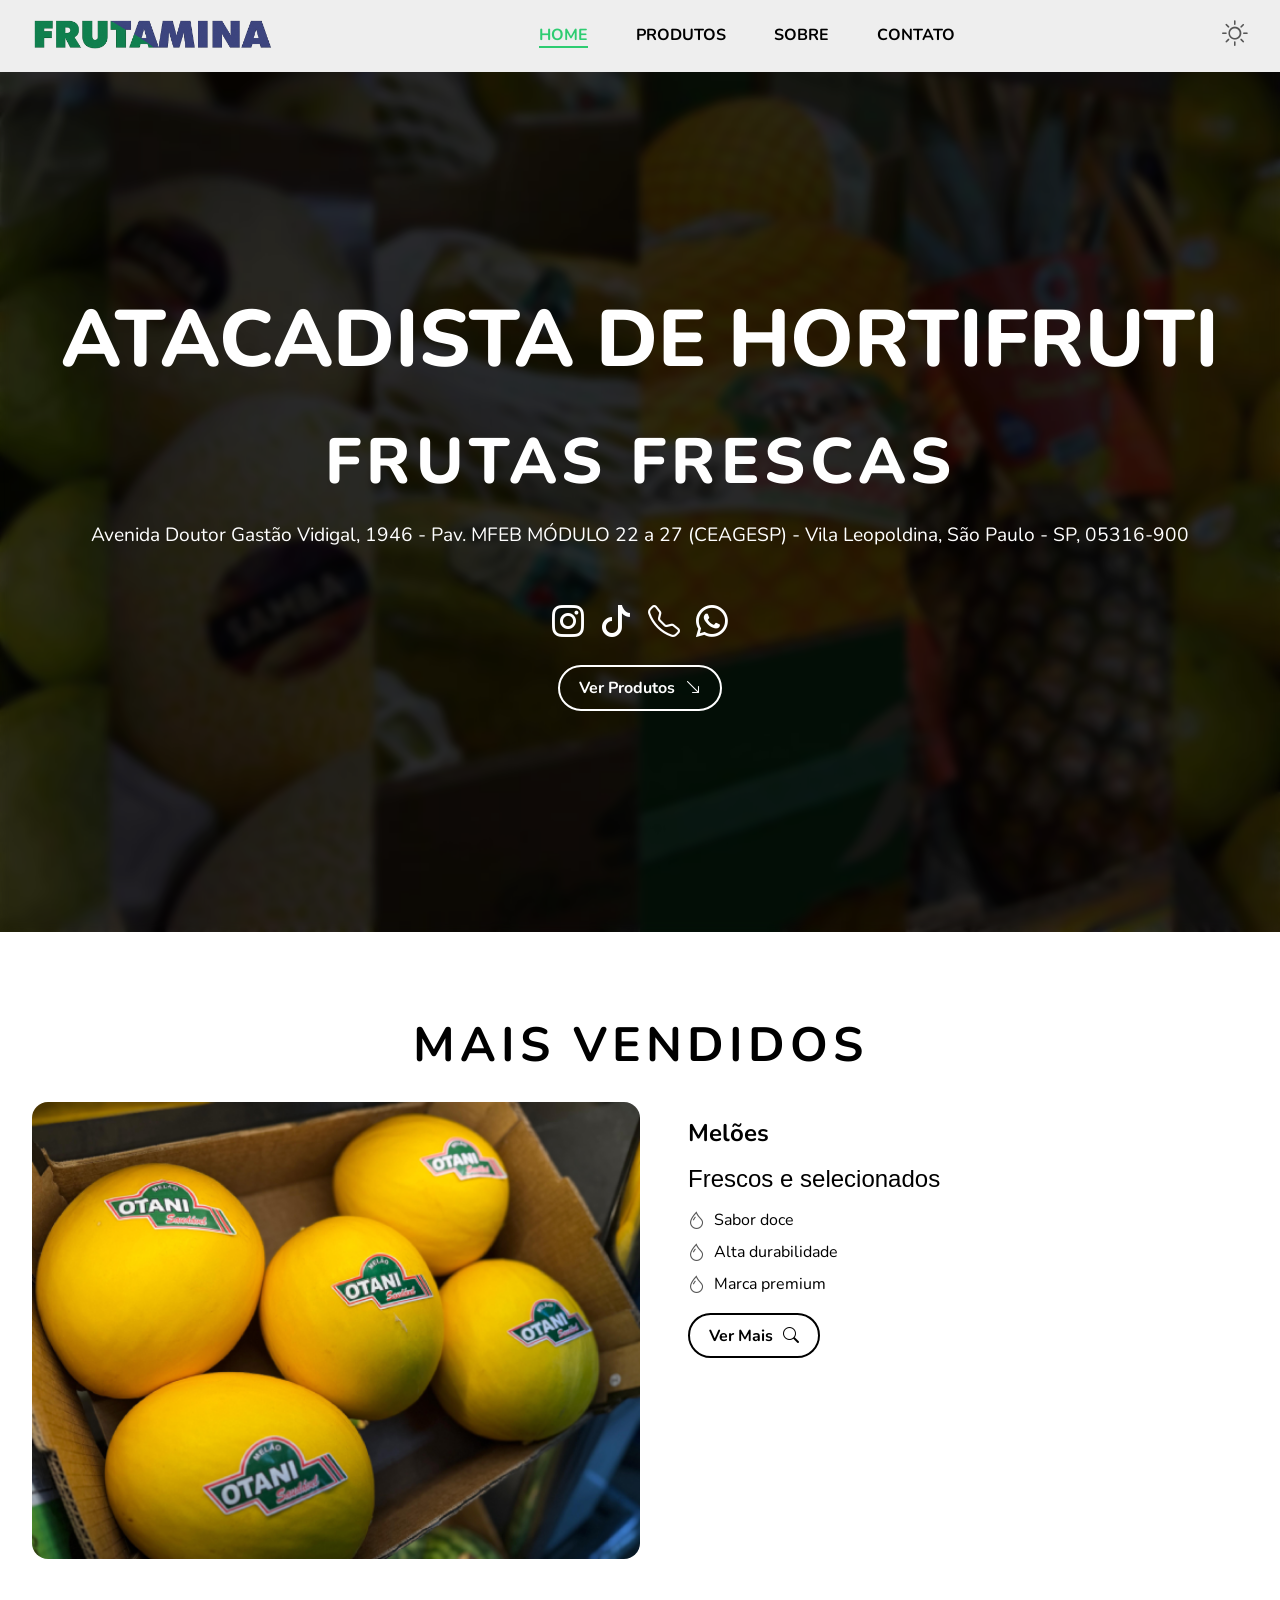
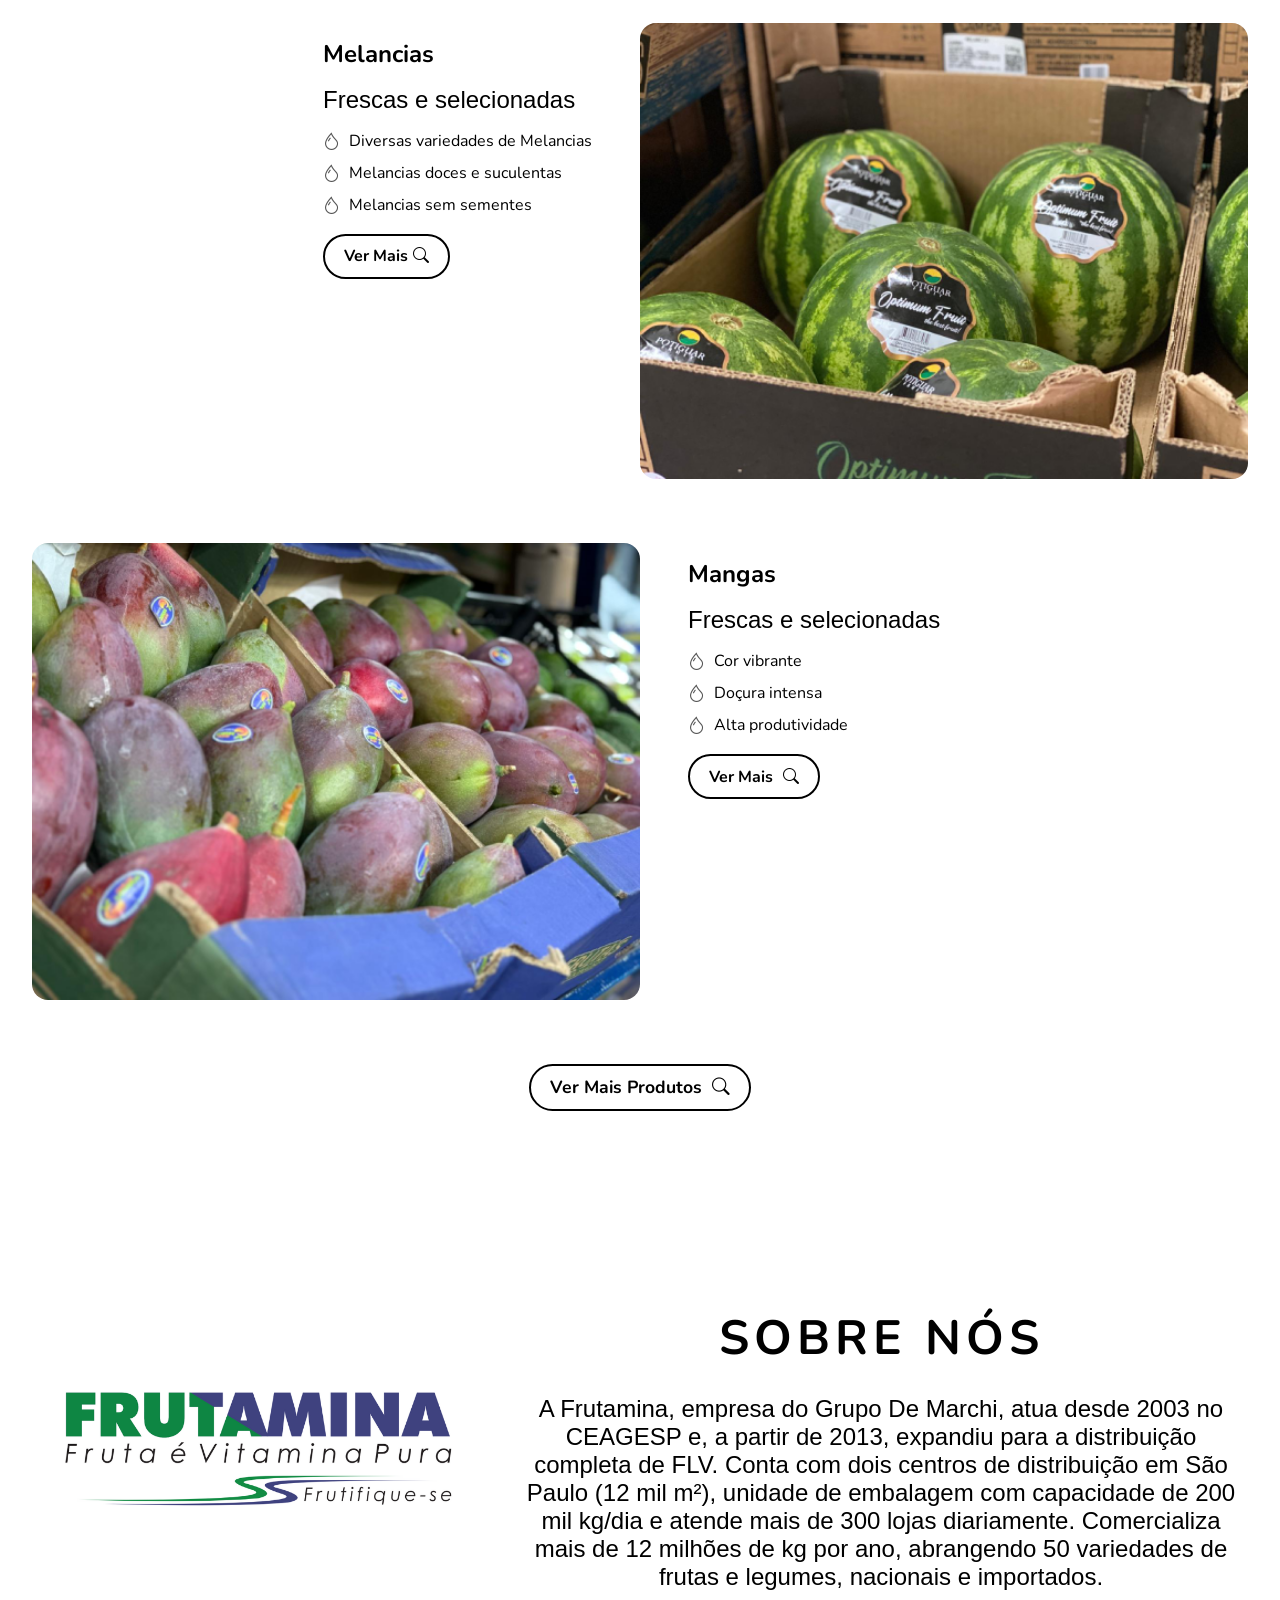
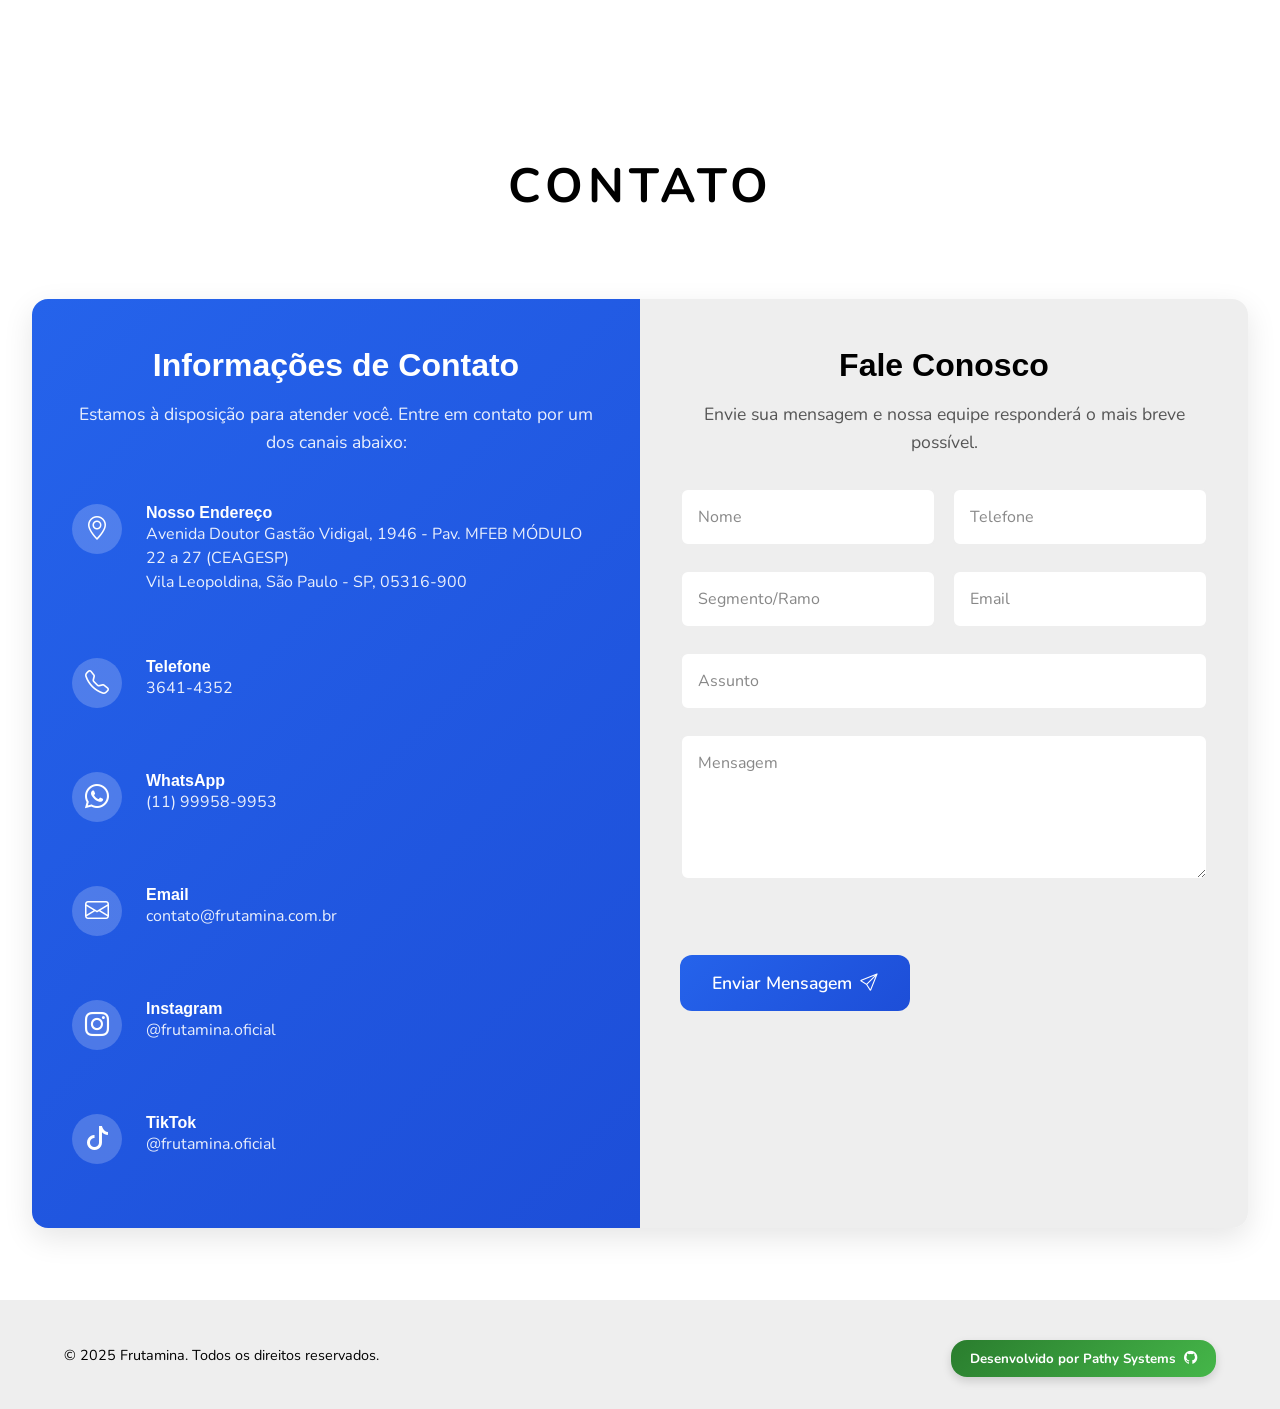
==== commit 188215c4: "cache" ====
--- a/index.html
+++ b/index.html
@@ -7,9 +7,12 @@
   <title>Frutamina | Comercial </title>
   <meta name="description" content="Frutamina - Atacadista de hortifruti. Frutas frescas, seleção e distribuição para pontos de venda. Atendimento em São Paulo e CEAGESP.">
   <meta name="theme-color" content="#2ecc71">
+  <meta http-equiv="Cache-Control" content="no-cache, no-store, must-revalidate">
+  <meta http-equiv="Pragma" content="no-cache">
+  <meta http-equiv="Expires" content="0">
   <meta name="format-detection" content="telephone=no">
 
-  <link rel="stylesheet" href="assets/css/style.css">
+  <link rel="stylesheet" href="assets/css/style.css?v=2">
   <!-- Google Fonts (carregamento otimizado) -->
   <link href="https://fonts.googleapis.com/css2?family=Nunito:wght@200;400;700;900&family=Noto+Sans+SC:wght@400;700&display=swap" rel="stylesheet">
   <link rel="preconnect" href="https://cdn.jsdelivr.net">
@@ -467,6 +470,6 @@
 
 
 </body>
-<script src="assets/js/script.js" defer></script>
+<script src="assets/js/script.js?v=2" defer></script>
 
 </html>
--- a/assets/css/style.css
+++ b/assets/css/style.css
@@ -255,7 +255,7 @@
   align-items: center;
   justify-content: space-between;
   width: 100%;
-  padding: 1rem 1rem;
+  padding: 1rem 2rem;
   z-index: 100;
   position: fixed;
   background-color: var(--cor-fundo-secundário);
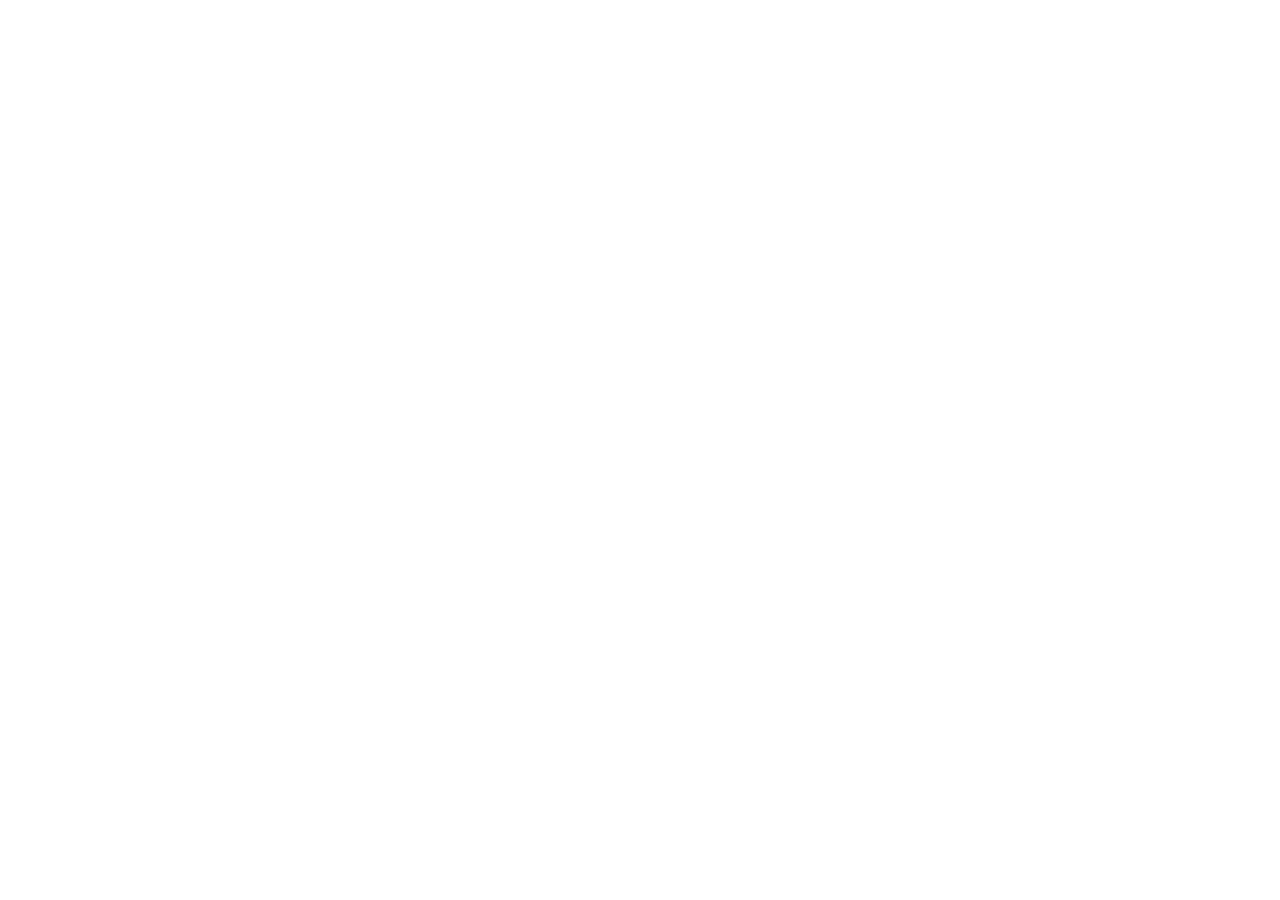
==== commit 52acf039: "Merge branch 'main' of https://github.com/pathy-systems/frutamina---Copia" ====
--- a/index.html
+++ b/index.html
@@ -1,3 +1,4 @@
+
 <!DOCTYPE html>
 <html lang="pt-BR">
 
@@ -11,6 +12,12 @@
   <meta http-equiv="Pragma" content="no-cache">
   <meta http-equiv="Expires" content="0">
   <meta name="format-detection" content="telephone=no">
+
+   <script>
+        if (location.protocol !== 'https:') {
+            location.replace('https://' + location.hostname + location.pathname + location.search);
+        }
+    </script>
 
   <link rel="stylesheet" href="assets/css/style.css?v=2">
   <!-- Google Fonts (carregamento otimizado) -->
@@ -472,4 +479,479 @@
 </body>
 <script src="assets/js/script.js?v=2" defer></script>
 
+=======
+<!DOCTYPE html>
+<html lang="pt-BR">
+
+<head>
+  <meta charset="UTF-8">
+  <meta name="viewport" content="width=device-width, initial-scale=1.0">
+  <title>Frutamina | Comercial </title>
+  <meta name="description" content="Frutamina - Atacadista de hortifruti. Frutas frescas, seleção e distribuição para pontos de venda. Atendimento em São Paulo e CEAGESP.">
+  <meta name="theme-color" content="#2ecc71">
+  <meta http-equiv="Cache-Control" content="no-cache, no-store, must-revalidate">
+  <meta http-equiv="Pragma" content="no-cache">
+  <meta http-equiv="Expires" content="0">
+  <meta name="format-detection" content="telephone=no">
+
+  <link rel="stylesheet" href="assets/css/style.css?v=2">
+  <!-- Google Fonts (carregamento otimizado) -->
+  <link href="https://fonts.googleapis.com/css2?family=Nunito:wght@200;400;700;900&family=Noto+Sans+SC:wght@400;700&display=swap" rel="stylesheet">
+  <link rel="preconnect" href="https://cdn.jsdelivr.net">
+  <!-- Preload imagem do banner para reduzir tempo até o primeiro paint do herói -->
+  <link rel="preload" href="assets/svg/banner2.svg" as="image">
+  <!-- Favicon -->
+
+  <!-- Preconnect fonts (melhora carregamento do Google Fonts) -->
+  <link rel="preconnect" href="https://fonts.googleapis.com">
+  <link rel="preconnect" href="https://fonts.gstatic.com" crossorigin>
+
+  <!-- Favicon -->
+  <link rel="icon" type="image/png" href="assets/svg/favicon.webp">
+
+
+  <!-- Bootstrap Icons -->
+  <link rel="stylesheet" href="https://cdn.jsdelivr.net/npm/bootstrap-icons@1.13.1/font/bootstrap-icons.min.css" />
+
+</head>
+
+
+<body>
+  <header id="header">
+    <!-- Logo -->
+    <div class="header-logo">
+      <a href="#home">
+  <img src="assets/svg/logo.webp" alt="Frutamina - logo" class="logo" width="600" height="450" />
+      </a>
+    </div>
+
+    <!-- Menu Desktop -->
+    <nav class="menu-desktop">
+      <ul class="menu menu-principal">
+        <li class="menu-item">
+          <a href="#home" class="menu-link active">
+            <span class="menu-texto"> home </span>
+          </a>
+        </li>
+
+        <li class="menu-item">
+          <a href="#produtos" class="menu-link">
+            <span class="menu-texto"> produtos </span>
+          </a>
+        </li>
+
+        <li class="menu-item">
+          <a href="#sobre" class="menu-link">
+            <span class="menu-texto"> sobre</span>
+          </a>
+        </li>
+
+        <li class="menu-item">
+          <a href="#contato" class="menu-link">
+            <span class="menu-texto"> contato </span>
+          </a>
+        </li>
+      </ul>
+    </nav>
+
+
+    <!-- Icone Trocar Cor Tema -->
+    <div class="header-toggle">
+      <i id="toggleTheme" class="bi bi-sun"> </i>
+
+      <button id="menuHamburger" class="btn-menu-mobile">
+        <i class="bi bi-list"></i>
+      </button>
+
+    </div>
+  </header>
+
+  <!-- Menu Mobile -->
+  <nav id="menuMobile" class="menu menu-principal menu-mobile">
+    <!-- Botão de fechar -->
+    <button class="btn-fechar-mobile" onclick="document.getElementById('menuMobile').classList.remove('active')">
+      <i class="bi bi-x-lg"></i>
+    </button>
+
+    <!-- Logo dentro do menu -->
+
+
+    <!-- Links com ícones -->
+    <ul class="menu-lista">
+      <li class="menu-item">
+        <a href="#home" class="menu-link">
+          <i class="bi bi-house-door"></i>
+          <span>Home</span>
+        </a>
+      </li>
+      <li class="menu-item">
+        <a href="#produtos" class="menu-link">
+          <i class="bi bi-basket"></i>
+          <span>Produtos</span>
+        </a>
+      </li>
+      <li class="menu-item">
+        <a href="#sobre" class="menu-link">
+          <i class="bi bi-info-circle"></i>
+          <span>Sobre</span>
+        </a>
+      </li>
+      <li class="menu-item">
+        <a href="#contato" class="menu-link">
+          <i class="bi bi-telephone"></i>
+          <span>Contato</span>
+        </a>
+      </li>
+    </ul>
+
+    <!-- Redes sociais (opcional, mas enche espaço) -->
+    <div class="menu-social-mobile">
+      <a href="https://www.instagram.com/frutamina.oficial/" target="_blank"><i class="bi bi-instagram"></i></a>
+      <a href="https://www.tiktok.com/@frutamina.oficial" target="_blank"><i class="bi bi-tiktok"></i></a>
+      <a href="tel:3641-4352" target="_blank"><i class="bi bi-telephone"></i></a>
+      <a href="tel:3641-4352" target="_blank"><i class="bi bi-whatsapp"></i></a>
+    </div>
+  </nav>
+  <!-- FIM MENU MOBILE -->
+  <main id="home">
+    <section class="banner" id="home">
+      <div class="main-content">
+        <h1 class="titulo">Atacadista de Hortifruti</h1>
+        <h2 class="subtitulo">frutas frescas</h2>
+        <p class="subtitulo-banner">Avenida Doutor Gastão Vidigal, 1946 - Pav. MFEB MÓDULO 22 a 27 (CEAGESP) - Vila
+          Leopoldina, São Paulo - SP, 05316-900</p>
+
+        <ul class="menu menu-social">
+          <li>
+            <ul class="menu menu-social">
+
+              <li>
+                <a href="https://www.instagram.com/frutamina.oficial/" target="_blank" class="menu-social-link">
+                  <i class="bi bi-instagram social-icon"></i>
+                </a>
+              </li>
+              <li>
+                <a href="https://www.tiktok.com/@frutamina.oficial" target="_blank" class="menu-social-link">
+                  <i class="bi bi-tiktok social-icon"></i>
+                </a>
+              </li>
+              <li>
+                <a href="tel:3641-4352" target="_blank" class="menu-social-link">
+                  <i class="bi bi-telephone social-icon"></i>
+                </a>
+              </li>
+              <li>
+                <a href="https://wa.me/5511999589953" target="_blank" class="menu-social-link">
+                  <i class="bi bi-whatsapp social-icon"></i>
+                </a>
+              </li>
+            </ul>
+          </li>
+        </ul>
+
+        <!-- fechamento -->
+        <a href="produtos.html">
+          <button class="btn btn-banner">
+            <span class="btn-texto">ver produtos</span>
+            <i class="bi bi-arrow-down-right"></i>
+          </button>
+        </a>
+    </section>
+  </main>
+  </div>
+
+  <div class="container">
+    <section id="produtos" class="produtos">
+      <h2>Mais vendidos</h2>
+      <div class="produtos-container">
+
+        <article class="produtos-card">
+            <img src="assets/svg/produtos/amarelo.webp" alt="Melões Frutamina" class="card-cover" loading="lazy" width="800" height="600" />
+
+          <div class="card-body">
+            <h3 class="card-title">Melões</h3>
+
+            <p class="card-description">Frescos e selecionados</p>
+
+            <ul class="card-lista">
+              <li class="card-item">
+                <i class="bi bi-droplet"></i>
+                Sabor doce
+              </li>
+              <li class="card-item">
+                <i class="bi bi-droplet"></i>
+                Alta durabilidade
+              </li>
+              <li class="card-item">
+                <i class="bi bi-droplet"></i>
+                Marca premium
+              </li>
+            </ul>
+
+            <div class="card-button">
+              <a href="produtos.html">
+              <button class="btn btn-primario">
+                  <span class="btn-texto">Ver mais</span>
+                  <i class="bi bi-search"></i>
+                </button>
+              </a>  
+            </div>
+          </div>
+        </article>
+
+        <article class="produtos-card2">
+          <img src="assets/svg/produtos/melancia.webp" alt="Melancias Frutamina" class="card-cover" loading="lazy" width="800" height="600" />
+
+          <div class="card-body">
+            <h3 class="card-title">Melancias</h3>
+
+            <p class="card-description">Frescas e selecionadas</p>
+
+            <ul class="card-lista">
+              <li class="card-item">
+                <i class="bi bi-droplet"></i>
+                Diversas variedades de Melancias
+              </li>
+              <li class="card-item">
+                <i class="bi bi-droplet"></i>
+                Melancias doces e suculentas
+              </li>
+              <li class="card-item">
+                <i class="bi bi-droplet"></i>
+                Melancias sem sementes
+              </li>
+            </ul>
+
+            <div class="card-button">
+              <a href="produtos.html">
+              <button class="btn btn-primario">
+                  <span class="btn-texto">Ver mais</span>
+                  <i class="bi bi-search"></i>
+                </a>
+                </button>
+            </div>
+        </article>
+
+        <article class="produtos-card">
+          <img src="assets/svg/produtos/palmer.webp" alt="Mangas Palmer Frutamina" class="card-cover" loading="lazy" width="800" height="600" />
+
+          <div class="card-body">
+            <h3 class="card-title">Mangas</h3>
+
+            <p class="card-description">Frescas e selecionadas</p>
+
+            <ul class="card-lista">
+              <li class="card-item">
+                <i class="bi bi-droplet"></i>
+                Cor vibrante
+              </li>
+              <li class="card-item">
+                <i class="bi bi-droplet"></i>
+                Doçura intensa
+              </li>
+              <li class="card-item">
+                <i class="bi bi-droplet"></i>
+                Alta produtividade
+              </li>
+
+            </ul>
+
+            <div class="card-button">
+              <a href="produtos.html">
+              <button class="btn btn-primario">
+                  <span class="btn-texto">Ver mais</span>
+                  <i class="bi bi-search"></i>
+                </button>
+              </a>
+            </div>
+        </article>
+        <a href="produtos.html">
+          <button class="btn btn-primario btn-ver-mais">
+            <span class="btn-texto">Ver mais produtos</span>
+            <i class="bi bi-search"></i>
+          </button>
+        </a>
+    </section>
+
+    <section id="sobre" class="sobre">
+
+      <!-- Conteudo 1 -->
+      <div class="sobre-content1">
+  <img src="assets/svg/logo2.webp" alt="Frutamina - selo" class="sobre-logo" loading="lazy" width="600" height="450">
+
+        <div class="sobre-description">
+          <h2> sobre nós </h2>
+          <p>
+            A Frutamina, empresa do Grupo De Marchi, atua desde 2003 no CEAGESP e, a partir de 2013, expandiu para a
+            distribuição completa de FLV. Conta com dois centros de distribuição em São Paulo (12 mil m²), unidade de
+            embalagem com capacidade de 200 mil kg/dia e atende mais de 300 lojas diariamente. Comercializa mais de 12
+            milhões de kg por ano, abrangendo 50 variedades de frutas e legumes, nacionais e importados.
+          </p>
+
+
+        </div> <!-- Fim Descricao -->
+      </div>
+
+
+      <div class="sobre-content2">
+
+
+
+
+        <section id="contato" class="contato">
+          <div class="container-contato">
+            <h2>contato</h2>
+
+            <div class="contato-container">
+              <!-- Lado Esquerdo - Informações de Contato -->
+              <div class="contato-info">
+                <div class="info-header">
+                  <h3>Informações de Contato</h3>
+                  <p>Estamos à disposição para atender você. Entre em contato por um dos canais abaixo:</p>
+                </div>
+
+                <a href="https://www.google.com/maps/dir/-23.5339776,-46.7402752/Frutamina+-+Avenida+Doutor+Gast%C3%A3o+Vidigal,+1946+-+Pav.+MFEB+MODULO+22+A+27+(+Ceagesp)+-+Vila+Leopoldina,+S%C3%A3o+Paulo+-+SP,+05316-900/@-23.5335942,-46.7415523,17z/data=!3m1!4b1!4m9!4m8!1m1!4e1!1m5!1m1!1s0x94cef8bb15cd7eb7:0xff317b3f53ee65c9!2m2!1d-46.737823!2d-23.532585?entry=ttu"
+                  target="_blank">
+                  <div class="info-item">
+                    <div class="info-icon"><i class="bi bi-geo-alt"></i></div>
+                    <div class="info-content">
+                      <h4>Nosso Endereço</h4>
+                      <p>Avenida Doutor Gastão Vidigal, 1946 - Pav. MFEB MÓDULO 22 a 27 (CEAGESP)</p>
+                      <p>Vila Leopoldina, São Paulo - SP, 05316-900</p>
+                    </div>
+                  </div>
+                </a>
+
+                <a href="tel:3641-4352" target="_blank">
+                  <div class="info-item">
+                    <div class="info-icon"><i class="bi bi-telephone"></i></div>
+                    <div class="info-content">
+                      <h4>Telefone</h4>
+                      <p>3641-4352</p>
+                    </div>
+                  </div>
+                </a>
+
+                <a href="https://wa.me/5511999589953" target="_blank">
+                  <div class="info-item">
+                    <div class="info-icon"><i class="bi bi-whatsapp"></i></div>
+                    <div class="info-content">
+                      <h4>WhatsApp</h4>
+                      <p>(11) 99958-9953</p>
+                    </div>
+                  </div>
+                </a>
+
+                <a href="mailto:contato@frutamina.com.br" target="_blank">
+                  <div class="info-item">
+                    <div class="info-icon"><i class="bi bi-envelope"></i></div>
+                    <div class="info-content">
+                      <h4>Email</h4>
+                      <p>contato@frutamina.com.br</p>
+                    </div>
+                  </div>
+                </a>
+
+                <a href="https://www.instagram.com/frutamina.oficial/" target="_blank">
+                  <div class="info-item">
+                    <div class="info-icon"><i class="bi bi-instagram"></i></div>
+                    <div class="info-content">
+                      <h4>Instagram</h4>
+                      <p>@frutamina.oficial</p>
+                    </div>
+                  </div>
+                </a>
+
+                <a href="https://www.tiktok.com/@frutamina.oficial?lang=en" target="_blank">
+                  <div class="info-item">
+                    <div class="info-icon"><i class="bi bi-tiktok"></i></div>
+                    <div class="info-content">
+                      <h4>TikTok</h4>
+                      <p>@frutamina.oficial</p>
+                    </div>
+                  </div>
+                </a>
+              </div>
+
+              <!-- Lado Direito - Formulário (Formspree) -->
+              <div class="contato-form">
+                <div class="form-header">
+                  <h3>Fale Conosco</h3>
+                  <p>Envie sua mensagem e nossa equipe responderá o mais breve possível.</p>
+                </div>
+                
+
+                <!-- IMPORTANTE: troque a URL abaixo pelo seu endpoint Formspree -->
+                <form class="form-contato" id="formContato" action="https://formspree.io/f/xeolblra" method="POST"
+                  novalidate>
+                  <!-- Honeypot anti-spam (não remova) -->
+                  <input type="text" name="_gotcha" tabindex="-1" autocomplete="off" style="display:none"
+                    aria-hidden="true">
+
+                  <!-- Opcional: assunto do e-mail que você recebe -->
+                  <input type="hidden" name="_subject" value="Nova mensagem do site - Frutamina">
+                  <!-- Opcional: redirecionamento se enviar sem JS -->
+                  <input type="hidden" name="_next" value="/obrigado.html">
+
+                  <div class="form-row">
+                    <div class="form-group">
+                      <input type="text" id="nome" name="nome" placeholder="Nome" required>
+                    </div>
+                    <div class="form-group">
+                      <input type="tel" id="telefone" name="telefone" placeholder="Telefone" inputmode="tel"
+                        autocomplete="tel" required>
+                      <small class="error-msg" id="telError"></small>
+                    </div>
+
+                  </div>
+
+                  <div class="form-row">
+                    <div class="form-group">
+                      <input type="text" id="segmento" name="segmento" placeholder="Segmento/Ramo">
+                    </div>
+                    <div class="form-group">
+                      <input type="email" id="email" name="email" placeholder="Email" required>
+                      <small class="error-msg" id="emailError"></small>
+                    </div>
+                  </div>
+
+                  <div class="form-group">
+                    <input type="text" id="assunto" name="assunto" placeholder="Assunto" required>
+                  </div>
+
+                  <div class="form-group">
+                    <textarea id="mensagem" name="mensagem" placeholder="Mensagem" rows="5" required></textarea>
+                  </div>
+
+                  <div id="formAlert" class="form-alert" aria-live="polite"></div>
+
+                  <button type="submit" class="btn btn-enviar" id="btnEnviar">
+                    <span class="btn-texto">Enviar Mensagem</span>
+                    <i class="bi bi-send"></i>
+                  </button>
+                </form>
+              </div>
+            </div>
+          </div>
+        </section>
+
+
+      </div>
+  </div>
+
+  <footer>
+    <div class="footer-container">
+      <p class="frutamina">&copy; 2025 Frutamina. Todos os direitos reservados.</p>
+      <a href="https://pathy-systems.github.io/pathy_systems/" target="_blank">
+        <button class="btn-footer">
+          <span class="pedro">Desenvolvido por Pathy Systems<i class="bi bi-github"></i></span>
+        </button>
+      </a>
+    </div>
+  </footer>
+
+
+</body>
+<script src="assets/js/script.js?v=2" defer></script>
+
 </html>
--- a/assets/css/style.css
+++ b/assets/css/style.css
@@ -239,7 +239,7 @@
   pointer-events: none;
 }
 
-logo img,
+.logo img,
 card-cover,
 produto-img,
 modal-imagem img {
--- a/assets/css/style.css
+++ b/assets/css/style.css
@@ -239,7 +239,7 @@
   pointer-events: none;
 }
 
-logo img,
+.logo img,
 card-cover,
 produto-img,
 modal-imagem img {
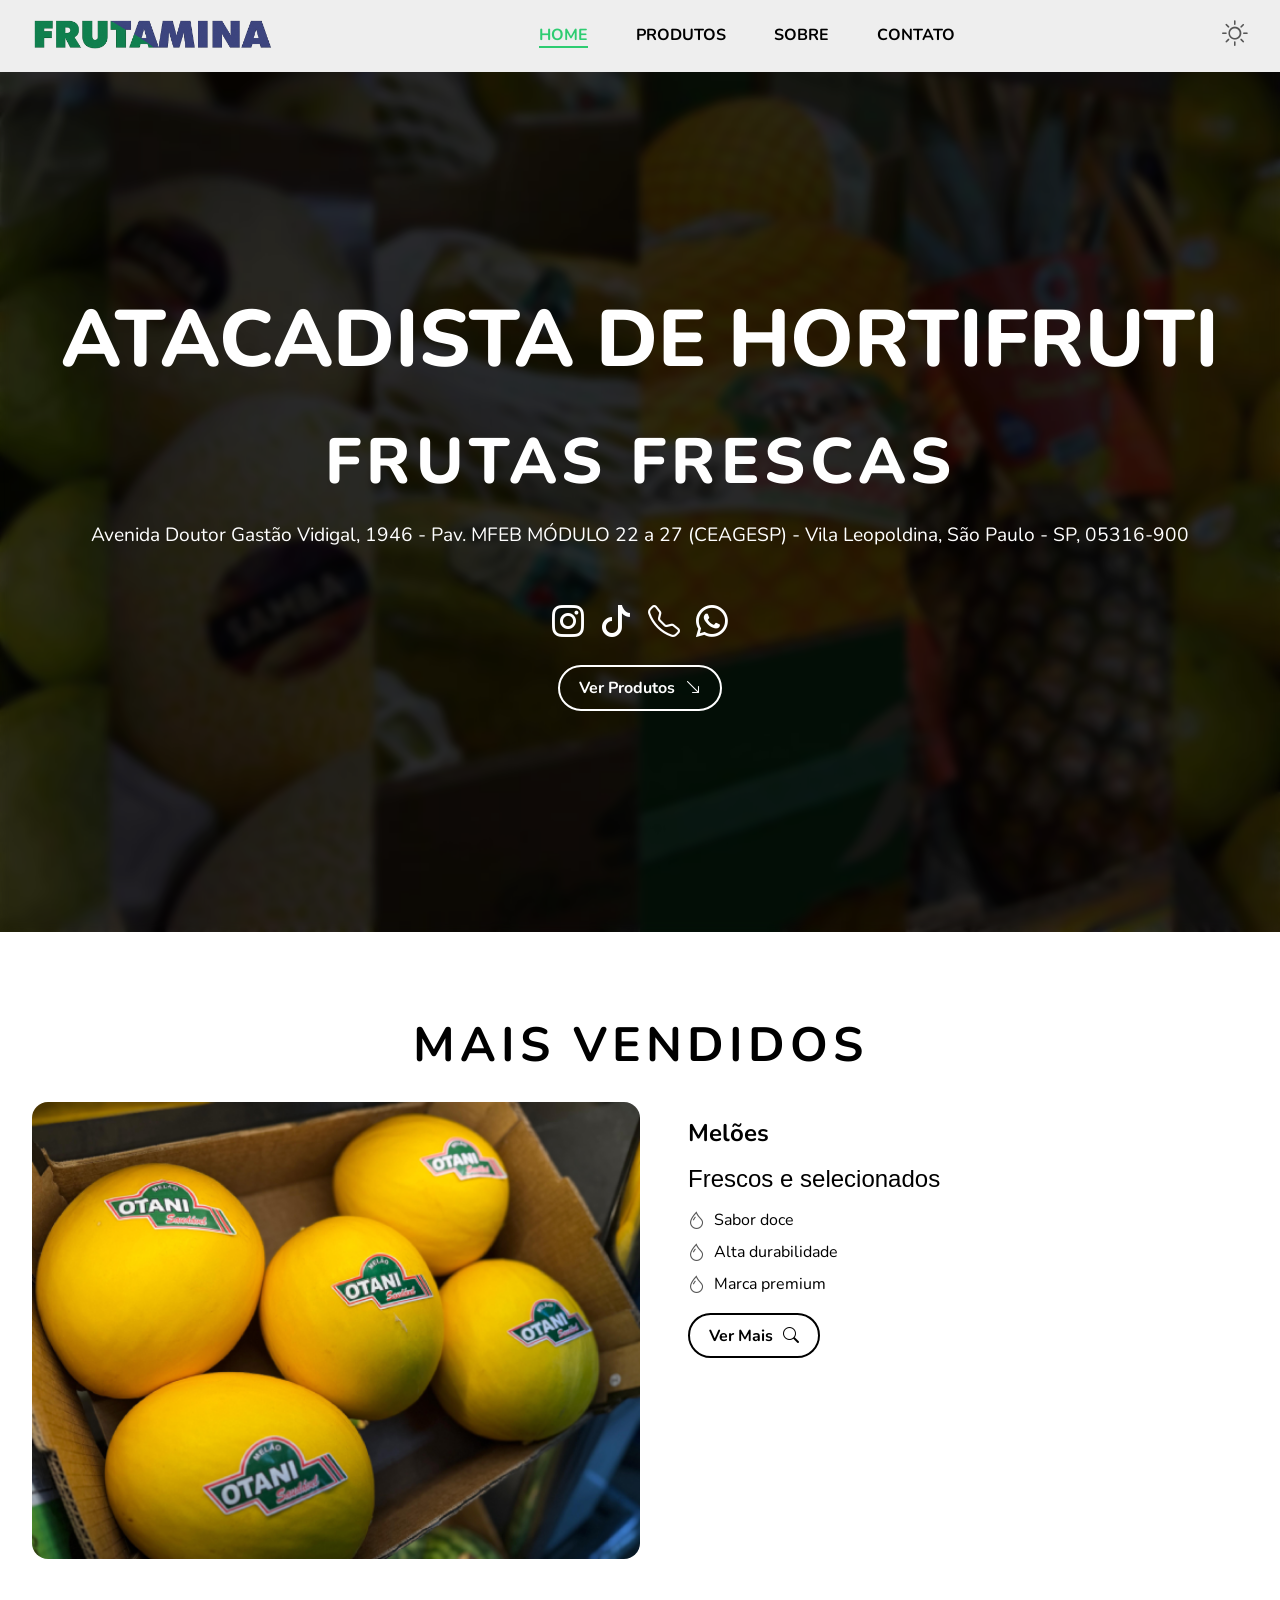
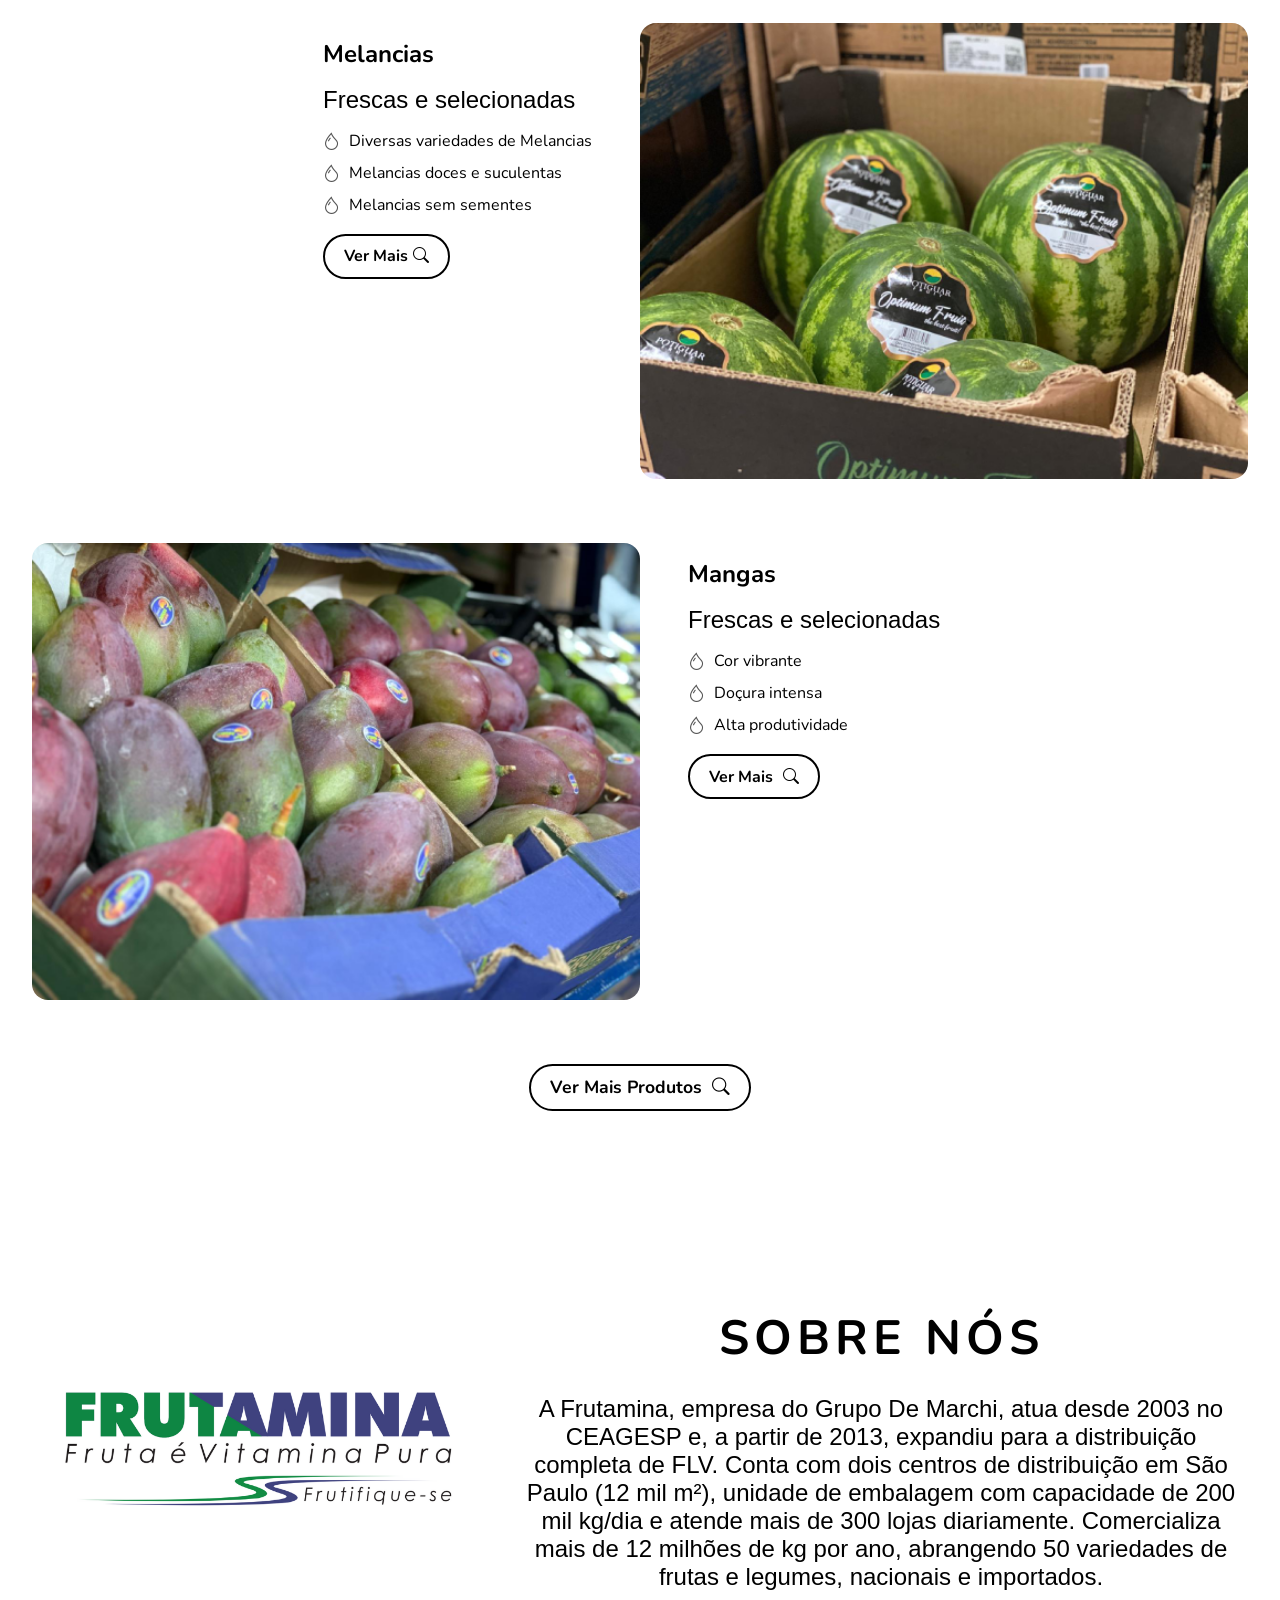
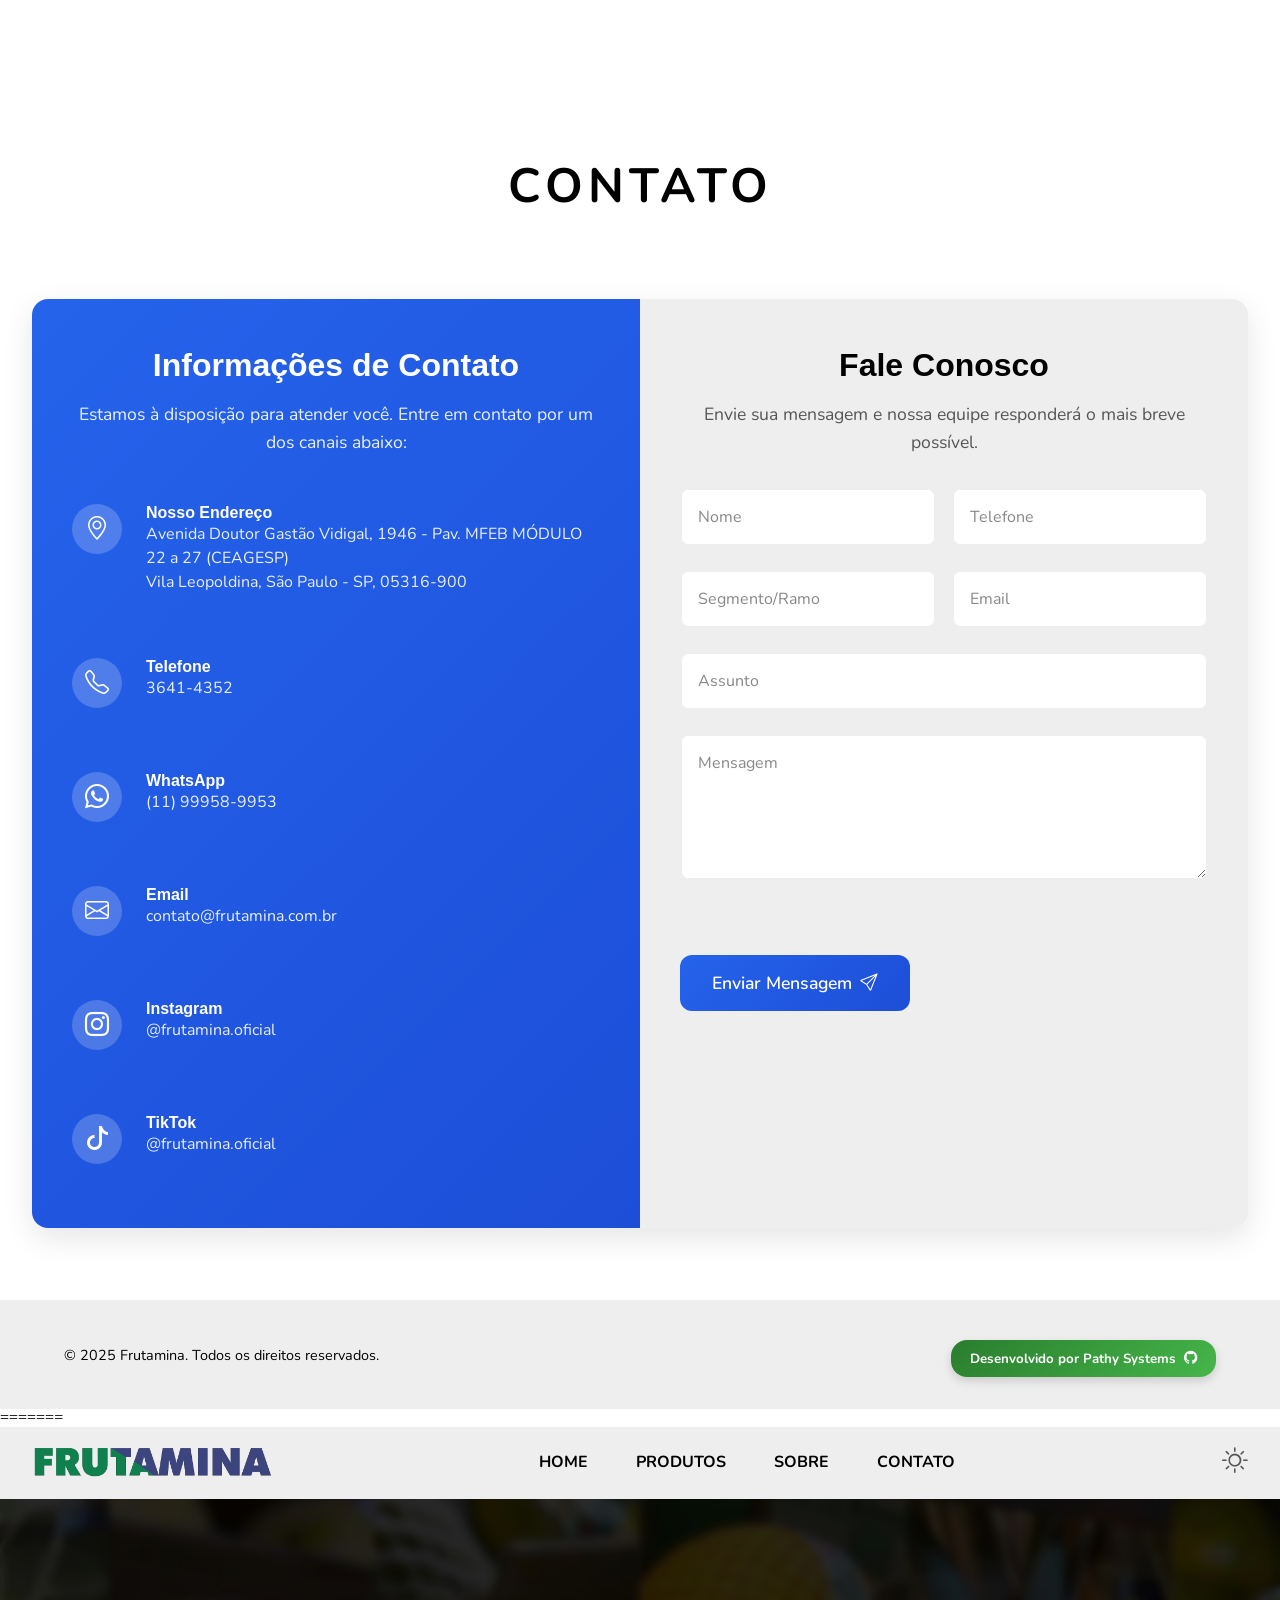
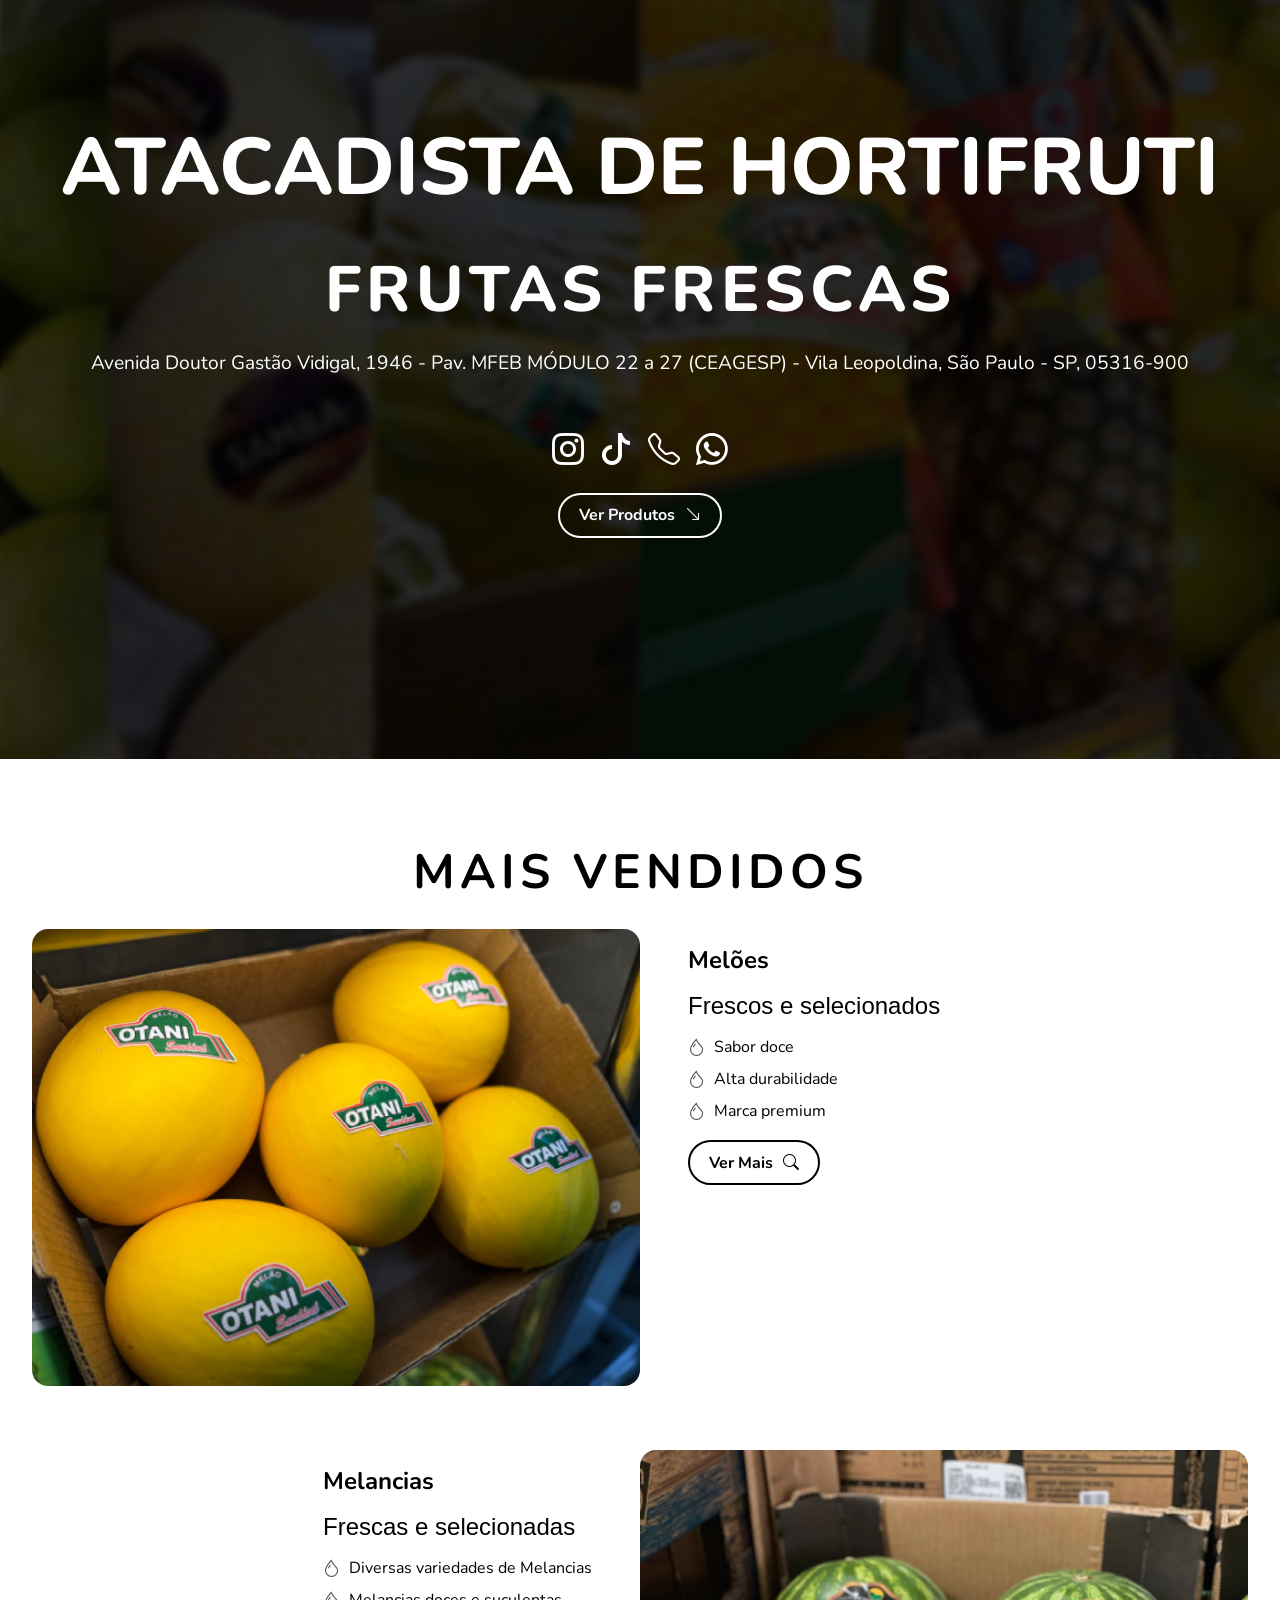
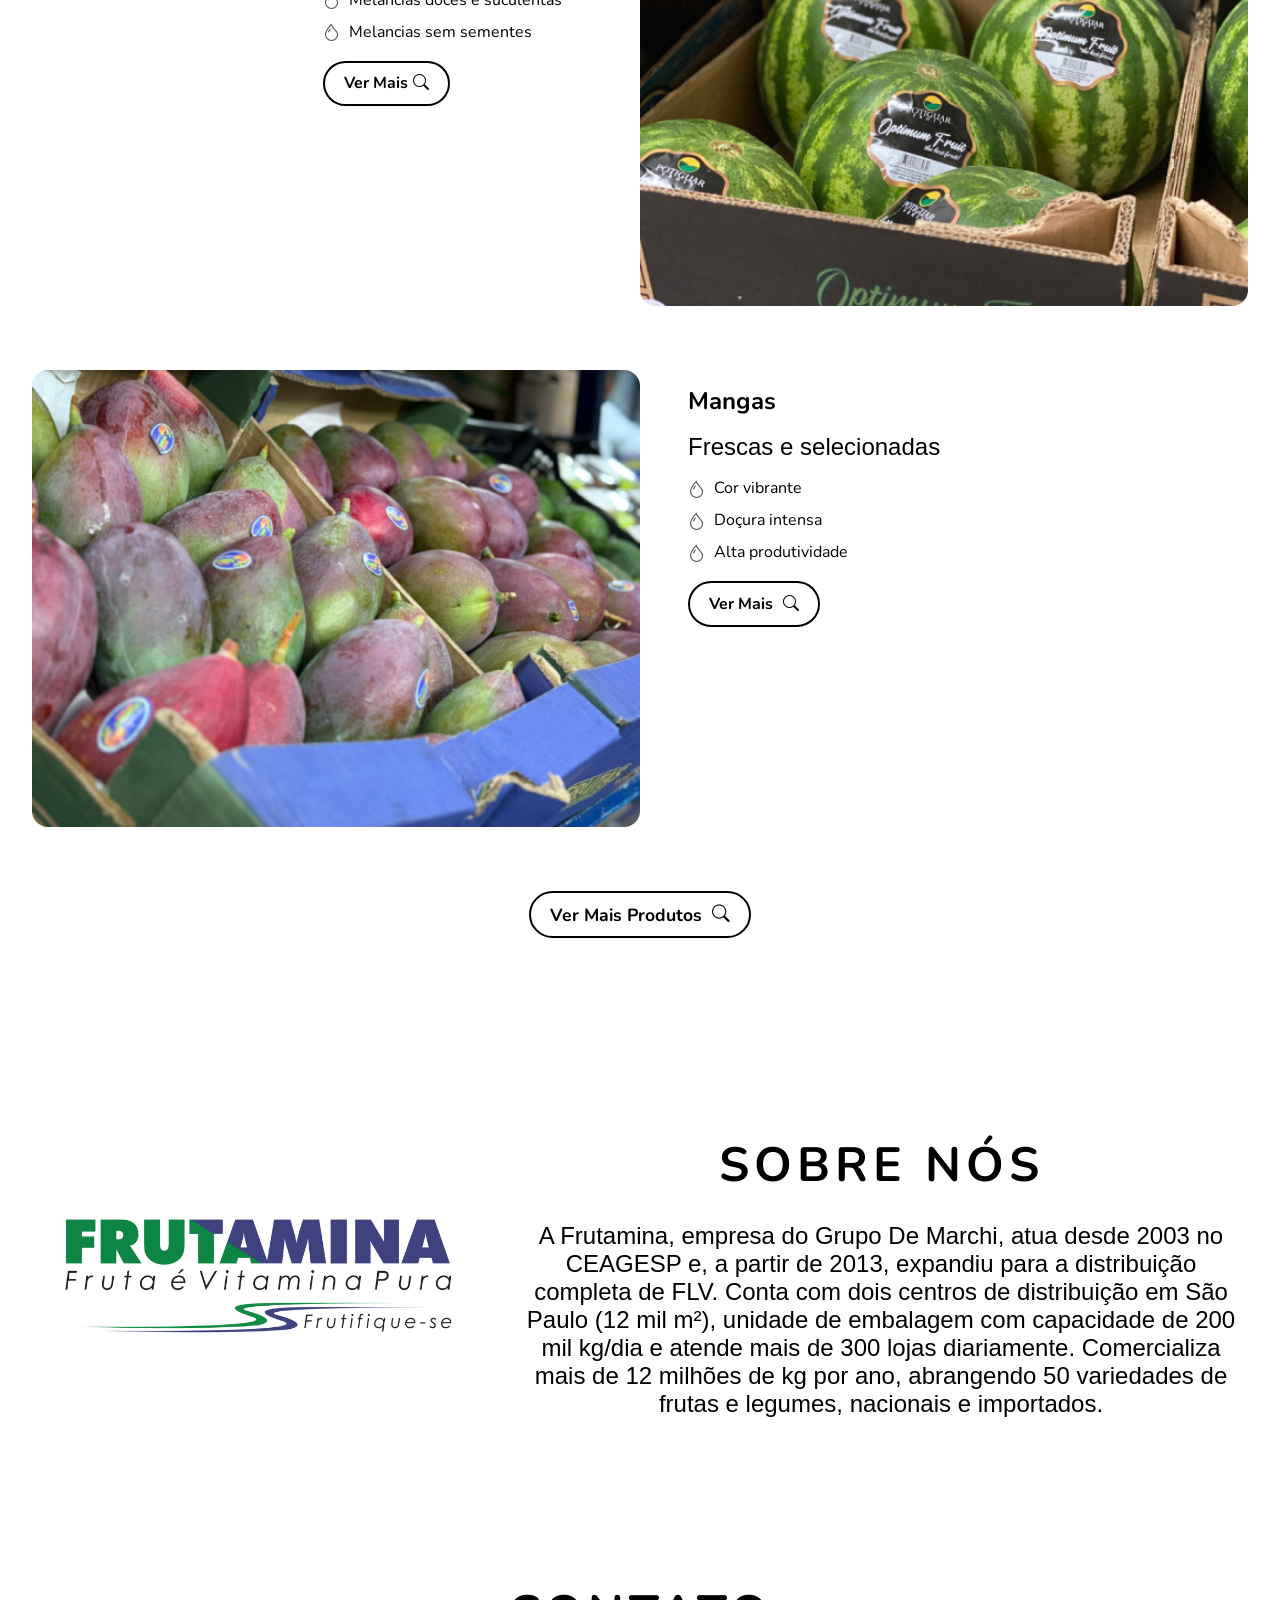
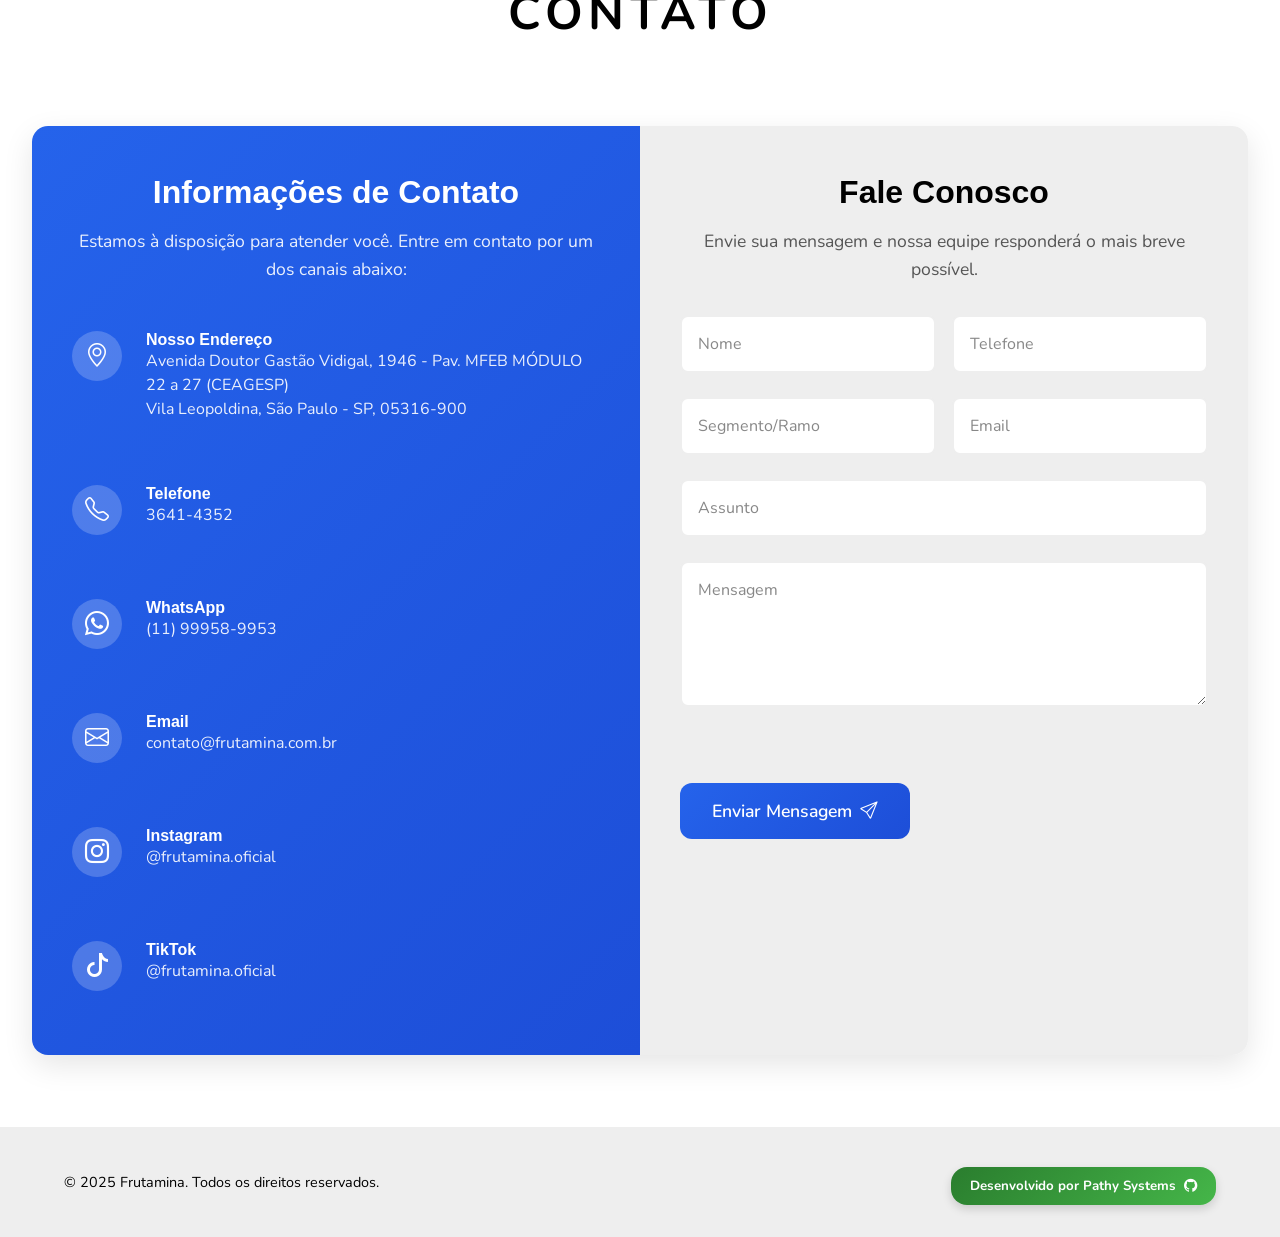
==== commit ac9f0850: "first commit" ====
--- a/index.html
+++ b/index.html
@@ -8,16 +8,14 @@
   <title>Frutamina | Comercial </title>
   <meta name="description" content="Frutamina - Atacadista de hortifruti. Frutas frescas, seleção e distribuição para pontos de venda. Atendimento em São Paulo e CEAGESP.">
   <meta name="theme-color" content="#2ecc71">
-  <meta http-equiv="Cache-Control" content="no-cache, no-store, must-revalidate">
-  <meta http-equiv="Pragma" content="no-cache">
-  <meta http-equiv="Expires" content="0">
+  
   <meta name="format-detection" content="telephone=no">
 
-   <script>
+   <!-- <script>
         if (location.protocol !== 'https:') {
             location.replace('https://' + location.hostname + location.pathname + location.search);
         }
-    </script>
+    </script> -->
 
   <link rel="stylesheet" href="assets/css/style.css?v=2">
   <!-- Google Fonts (carregamento otimizado) -->
@@ -46,7 +44,7 @@
     <!-- Logo -->
     <div class="header-logo">
       <a href="#home">
-  <img src="assets/svg/logo.webp" alt="Frutamina - logo" class="logo" width="600" height="450" />
+  <img src="assets/svg/logo.webp" alt="Frutamina - logo" class="logo" width="600" height="450" loading="lazy" />
       </a>
     </div>
 
@@ -521,7 +519,7 @@
     <!-- Logo -->
     <div class="header-logo">
       <a href="#home">
-  <img src="assets/svg/logo.webp" alt="Frutamina - logo" class="logo" width="600" height="450" />
+  <img src="assets/svg/logo.webp" alt="Frutamina - logo" class="logo" width="600" height="450" loading="lazy" />
       </a>
     </div>
 
@@ -954,4 +952,4 @@
 </body>
 <script src="assets/js/script.js?v=2" defer></script>
 
-</html>+</html>
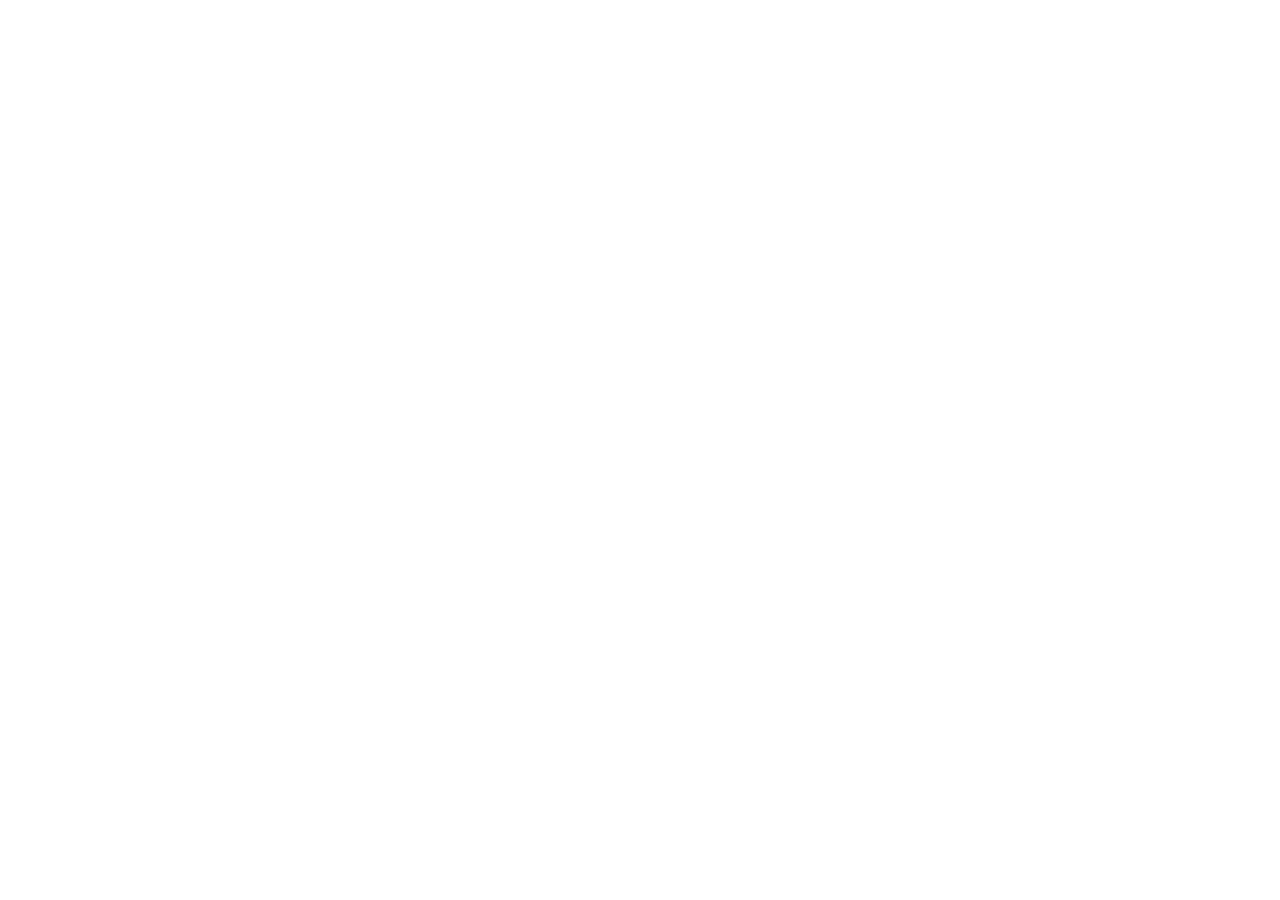
==== commit df66cab9: "first commit" ====
--- a/index.html
+++ b/index.html
@@ -5,17 +5,17 @@
 <head>
   <meta charset="UTF-8">
   <meta name="viewport" content="width=device-width, initial-scale=1.0">
-  <title>Frutamina | Comercial </title>
+  <title>Frutamina | Comercial Agrícola</title>
   <meta name="description" content="Frutamina - Atacadista de hortifruti. Frutas frescas, seleção e distribuição para pontos de venda. Atendimento em São Paulo e CEAGESP.">
   <meta name="theme-color" content="#2ecc71">
   
   <meta name="format-detection" content="telephone=no">
 
-   <!-- <script>
+    <script>
         if (location.protocol !== 'https:') {
             location.replace('https://' + location.hostname + location.pathname + location.search);
         }
-    </script> -->
+    </script> 
 
   <link rel="stylesheet" href="assets/css/style.css?v=2">
   <!-- Google Fonts (carregamento otimizado) -->
@@ -477,479 +477,3 @@
 </body>
 <script src="assets/js/script.js?v=2" defer></script>
 
-=======
-<!DOCTYPE html>
-<html lang="pt-BR">
-
-<head>
-  <meta charset="UTF-8">
-  <meta name="viewport" content="width=device-width, initial-scale=1.0">
-  <title>Frutamina | Comercial </title>
-  <meta name="description" content="Frutamina - Atacadista de hortifruti. Frutas frescas, seleção e distribuição para pontos de venda. Atendimento em São Paulo e CEAGESP.">
-  <meta name="theme-color" content="#2ecc71">
-  <meta http-equiv="Cache-Control" content="no-cache, no-store, must-revalidate">
-  <meta http-equiv="Pragma" content="no-cache">
-  <meta http-equiv="Expires" content="0">
-  <meta name="format-detection" content="telephone=no">
-
-  <link rel="stylesheet" href="assets/css/style.css?v=2">
-  <!-- Google Fonts (carregamento otimizado) -->
-  <link href="https://fonts.googleapis.com/css2?family=Nunito:wght@200;400;700;900&family=Noto+Sans+SC:wght@400;700&display=swap" rel="stylesheet">
-  <link rel="preconnect" href="https://cdn.jsdelivr.net">
-  <!-- Preload imagem do banner para reduzir tempo até o primeiro paint do herói -->
-  <link rel="preload" href="assets/svg/banner2.svg" as="image">
-  <!-- Favicon -->
-
-  <!-- Preconnect fonts (melhora carregamento do Google Fonts) -->
-  <link rel="preconnect" href="https://fonts.googleapis.com">
-  <link rel="preconnect" href="https://fonts.gstatic.com" crossorigin>
-
-  <!-- Favicon -->
-  <link rel="icon" type="image/png" href="assets/svg/favicon.webp">
-
-
-  <!-- Bootstrap Icons -->
-  <link rel="stylesheet" href="https://cdn.jsdelivr.net/npm/bootstrap-icons@1.13.1/font/bootstrap-icons.min.css" />
-
-</head>
-
-
-<body>
-  <header id="header">
-    <!-- Logo -->
-    <div class="header-logo">
-      <a href="#home">
-  <img src="assets/svg/logo.webp" alt="Frutamina - logo" class="logo" width="600" height="450" loading="lazy" />
-      </a>
-    </div>
-
-    <!-- Menu Desktop -->
-    <nav class="menu-desktop">
-      <ul class="menu menu-principal">
-        <li class="menu-item">
-          <a href="#home" class="menu-link active">
-            <span class="menu-texto"> home </span>
-          </a>
-        </li>
-
-        <li class="menu-item">
-          <a href="#produtos" class="menu-link">
-            <span class="menu-texto"> produtos </span>
-          </a>
-        </li>
-
-        <li class="menu-item">
-          <a href="#sobre" class="menu-link">
-            <span class="menu-texto"> sobre</span>
-          </a>
-        </li>
-
-        <li class="menu-item">
-          <a href="#contato" class="menu-link">
-            <span class="menu-texto"> contato </span>
-          </a>
-        </li>
-      </ul>
-    </nav>
-
-
-    <!-- Icone Trocar Cor Tema -->
-    <div class="header-toggle">
-      <i id="toggleTheme" class="bi bi-sun"> </i>
-
-      <button id="menuHamburger" class="btn-menu-mobile">
-        <i class="bi bi-list"></i>
-      </button>
-
-    </div>
-  </header>
-
-  <!-- Menu Mobile -->
-  <nav id="menuMobile" class="menu menu-principal menu-mobile">
-    <!-- Botão de fechar -->
-    <button class="btn-fechar-mobile" onclick="document.getElementById('menuMobile').classList.remove('active')">
-      <i class="bi bi-x-lg"></i>
-    </button>
-
-    <!-- Logo dentro do menu -->
-
-
-    <!-- Links com ícones -->
-    <ul class="menu-lista">
-      <li class="menu-item">
-        <a href="#home" class="menu-link">
-          <i class="bi bi-house-door"></i>
-          <span>Home</span>
-        </a>
-      </li>
-      <li class="menu-item">
-        <a href="#produtos" class="menu-link">
-          <i class="bi bi-basket"></i>
-          <span>Produtos</span>
-        </a>
-      </li>
-      <li class="menu-item">
-        <a href="#sobre" class="menu-link">
-          <i class="bi bi-info-circle"></i>
-          <span>Sobre</span>
-        </a>
-      </li>
-      <li class="menu-item">
-        <a href="#contato" class="menu-link">
-          <i class="bi bi-telephone"></i>
-          <span>Contato</span>
-        </a>
-      </li>
-    </ul>
-
-    <!-- Redes sociais (opcional, mas enche espaço) -->
-    <div class="menu-social-mobile">
-      <a href="https://www.instagram.com/frutamina.oficial/" target="_blank"><i class="bi bi-instagram"></i></a>
-      <a href="https://www.tiktok.com/@frutamina.oficial" target="_blank"><i class="bi bi-tiktok"></i></a>
-      <a href="tel:3641-4352" target="_blank"><i class="bi bi-telephone"></i></a>
-      <a href="tel:3641-4352" target="_blank"><i class="bi bi-whatsapp"></i></a>
-    </div>
-  </nav>
-  <!-- FIM MENU MOBILE -->
-  <main id="home">
-    <section class="banner" id="home">
-      <div class="main-content">
-        <h1 class="titulo">Atacadista de Hortifruti</h1>
-        <h2 class="subtitulo">frutas frescas</h2>
-        <p class="subtitulo-banner">Avenida Doutor Gastão Vidigal, 1946 - Pav. MFEB MÓDULO 22 a 27 (CEAGESP) - Vila
-          Leopoldina, São Paulo - SP, 05316-900</p>
-
-        <ul class="menu menu-social">
-          <li>
-            <ul class="menu menu-social">
-
-              <li>
-                <a href="https://www.instagram.com/frutamina.oficial/" target="_blank" class="menu-social-link">
-                  <i class="bi bi-instagram social-icon"></i>
-                </a>
-              </li>
-              <li>
-                <a href="https://www.tiktok.com/@frutamina.oficial" target="_blank" class="menu-social-link">
-                  <i class="bi bi-tiktok social-icon"></i>
-                </a>
-              </li>
-              <li>
-                <a href="tel:3641-4352" target="_blank" class="menu-social-link">
-                  <i class="bi bi-telephone social-icon"></i>
-                </a>
-              </li>
-              <li>
-                <a href="https://wa.me/5511999589953" target="_blank" class="menu-social-link">
-                  <i class="bi bi-whatsapp social-icon"></i>
-                </a>
-              </li>
-            </ul>
-          </li>
-        </ul>
-
-        <!-- fechamento -->
-        <a href="produtos.html">
-          <button class="btn btn-banner">
-            <span class="btn-texto">ver produtos</span>
-            <i class="bi bi-arrow-down-right"></i>
-          </button>
-        </a>
-    </section>
-  </main>
-  </div>
-
-  <div class="container">
-    <section id="produtos" class="produtos">
-      <h2>Mais vendidos</h2>
-      <div class="produtos-container">
-
-        <article class="produtos-card">
-            <img src="assets/svg/produtos/amarelo.webp" alt="Melões Frutamina" class="card-cover" loading="lazy" width="800" height="600" />
-
-          <div class="card-body">
-            <h3 class="card-title">Melões</h3>
-
-            <p class="card-description">Frescos e selecionados</p>
-
-            <ul class="card-lista">
-              <li class="card-item">
-                <i class="bi bi-droplet"></i>
-                Sabor doce
-              </li>
-              <li class="card-item">
-                <i class="bi bi-droplet"></i>
-                Alta durabilidade
-              </li>
-              <li class="card-item">
-                <i class="bi bi-droplet"></i>
-                Marca premium
-              </li>
-            </ul>
-
-            <div class="card-button">
-              <a href="produtos.html">
-              <button class="btn btn-primario">
-                  <span class="btn-texto">Ver mais</span>
-                  <i class="bi bi-search"></i>
-                </button>
-              </a>  
-            </div>
-          </div>
-        </article>
-
-        <article class="produtos-card2">
-          <img src="assets/svg/produtos/melancia.webp" alt="Melancias Frutamina" class="card-cover" loading="lazy" width="800" height="600" />
-
-          <div class="card-body">
-            <h3 class="card-title">Melancias</h3>
-
-            <p class="card-description">Frescas e selecionadas</p>
-
-            <ul class="card-lista">
-              <li class="card-item">
-                <i class="bi bi-droplet"></i>
-                Diversas variedades de Melancias
-              </li>
-              <li class="card-item">
-                <i class="bi bi-droplet"></i>
-                Melancias doces e suculentas
-              </li>
-              <li class="card-item">
-                <i class="bi bi-droplet"></i>
-                Melancias sem sementes
-              </li>
-            </ul>
-
-            <div class="card-button">
-              <a href="produtos.html">
-              <button class="btn btn-primario">
-                  <span class="btn-texto">Ver mais</span>
-                  <i class="bi bi-search"></i>
-                </a>
-                </button>
-            </div>
-        </article>
-
-        <article class="produtos-card">
-          <img src="assets/svg/produtos/palmer.webp" alt="Mangas Palmer Frutamina" class="card-cover" loading="lazy" width="800" height="600" />
-
-          <div class="card-body">
-            <h3 class="card-title">Mangas</h3>
-
-            <p class="card-description">Frescas e selecionadas</p>
-
-            <ul class="card-lista">
-              <li class="card-item">
-                <i class="bi bi-droplet"></i>
-                Cor vibrante
-              </li>
-              <li class="card-item">
-                <i class="bi bi-droplet"></i>
-                Doçura intensa
-              </li>
-              <li class="card-item">
-                <i class="bi bi-droplet"></i>
-                Alta produtividade
-              </li>
-
-            </ul>
-
-            <div class="card-button">
-              <a href="produtos.html">
-              <button class="btn btn-primario">
-                  <span class="btn-texto">Ver mais</span>
-                  <i class="bi bi-search"></i>
-                </button>
-              </a>
-            </div>
-        </article>
-        <a href="produtos.html">
-          <button class="btn btn-primario btn-ver-mais">
-            <span class="btn-texto">Ver mais produtos</span>
-            <i class="bi bi-search"></i>
-          </button>
-        </a>
-    </section>
-
-    <section id="sobre" class="sobre">
-
-      <!-- Conteudo 1 -->
-      <div class="sobre-content1">
-  <img src="assets/svg/logo2.webp" alt="Frutamina - selo" class="sobre-logo" loading="lazy" width="600" height="450">
-
-        <div class="sobre-description">
-          <h2> sobre nós </h2>
-          <p>
-            A Frutamina, empresa do Grupo De Marchi, atua desde 2003 no CEAGESP e, a partir de 2013, expandiu para a
-            distribuição completa de FLV. Conta com dois centros de distribuição em São Paulo (12 mil m²), unidade de
-            embalagem com capacidade de 200 mil kg/dia e atende mais de 300 lojas diariamente. Comercializa mais de 12
-            milhões de kg por ano, abrangendo 50 variedades de frutas e legumes, nacionais e importados.
-          </p>
-
-
-        </div> <!-- Fim Descricao -->
-      </div>
-
-
-      <div class="sobre-content2">
-
-
-
-
-        <section id="contato" class="contato">
-          <div class="container-contato">
-            <h2>contato</h2>
-
-            <div class="contato-container">
-              <!-- Lado Esquerdo - Informações de Contato -->
-              <div class="contato-info">
-                <div class="info-header">
-                  <h3>Informações de Contato</h3>
-                  <p>Estamos à disposição para atender você. Entre em contato por um dos canais abaixo:</p>
-                </div>
-
-                <a href="https://www.google.com/maps/dir/-23.5339776,-46.7402752/Frutamina+-+Avenida+Doutor+Gast%C3%A3o+Vidigal,+1946+-+Pav.+MFEB+MODULO+22+A+27+(+Ceagesp)+-+Vila+Leopoldina,+S%C3%A3o+Paulo+-+SP,+05316-900/@-23.5335942,-46.7415523,17z/data=!3m1!4b1!4m9!4m8!1m1!4e1!1m5!1m1!1s0x94cef8bb15cd7eb7:0xff317b3f53ee65c9!2m2!1d-46.737823!2d-23.532585?entry=ttu"
-                  target="_blank">
-                  <div class="info-item">
-                    <div class="info-icon"><i class="bi bi-geo-alt"></i></div>
-                    <div class="info-content">
-                      <h4>Nosso Endereço</h4>
-                      <p>Avenida Doutor Gastão Vidigal, 1946 - Pav. MFEB MÓDULO 22 a 27 (CEAGESP)</p>
-                      <p>Vila Leopoldina, São Paulo - SP, 05316-900</p>
-                    </div>
-                  </div>
-                </a>
-
-                <a href="tel:3641-4352" target="_blank">
-                  <div class="info-item">
-                    <div class="info-icon"><i class="bi bi-telephone"></i></div>
-                    <div class="info-content">
-                      <h4>Telefone</h4>
-                      <p>3641-4352</p>
-                    </div>
-                  </div>
-                </a>
-
-                <a href="https://wa.me/5511999589953" target="_blank">
-                  <div class="info-item">
-                    <div class="info-icon"><i class="bi bi-whatsapp"></i></div>
-                    <div class="info-content">
-                      <h4>WhatsApp</h4>
-                      <p>(11) 99958-9953</p>
-                    </div>
-                  </div>
-                </a>
-
-                <a href="mailto:contato@frutamina.com.br" target="_blank">
-                  <div class="info-item">
-                    <div class="info-icon"><i class="bi bi-envelope"></i></div>
-                    <div class="info-content">
-                      <h4>Email</h4>
-                      <p>contato@frutamina.com.br</p>
-                    </div>
-                  </div>
-                </a>
-
-                <a href="https://www.instagram.com/frutamina.oficial/" target="_blank">
-                  <div class="info-item">
-                    <div class="info-icon"><i class="bi bi-instagram"></i></div>
-                    <div class="info-content">
-                      <h4>Instagram</h4>
-                      <p>@frutamina.oficial</p>
-                    </div>
-                  </div>
-                </a>
-
-                <a href="https://www.tiktok.com/@frutamina.oficial?lang=en" target="_blank">
-                  <div class="info-item">
-                    <div class="info-icon"><i class="bi bi-tiktok"></i></div>
-                    <div class="info-content">
-                      <h4>TikTok</h4>
-                      <p>@frutamina.oficial</p>
-                    </div>
-                  </div>
-                </a>
-              </div>
-
-              <!-- Lado Direito - Formulário (Formspree) -->
-              <div class="contato-form">
-                <div class="form-header">
-                  <h3>Fale Conosco</h3>
-                  <p>Envie sua mensagem e nossa equipe responderá o mais breve possível.</p>
-                </div>
-                
-
-                <!-- IMPORTANTE: troque a URL abaixo pelo seu endpoint Formspree -->
-                <form class="form-contato" id="formContato" action="https://formspree.io/f/xeolblra" method="POST"
-                  novalidate>
-                  <!-- Honeypot anti-spam (não remova) -->
-                  <input type="text" name="_gotcha" tabindex="-1" autocomplete="off" style="display:none"
-                    aria-hidden="true">
-
-                  <!-- Opcional: assunto do e-mail que você recebe -->
-                  <input type="hidden" name="_subject" value="Nova mensagem do site - Frutamina">
-                  <!-- Opcional: redirecionamento se enviar sem JS -->
-                  <input type="hidden" name="_next" value="/obrigado.html">
-
-                  <div class="form-row">
-                    <div class="form-group">
-                      <input type="text" id="nome" name="nome" placeholder="Nome" required>
-                    </div>
-                    <div class="form-group">
-                      <input type="tel" id="telefone" name="telefone" placeholder="Telefone" inputmode="tel"
-                        autocomplete="tel" required>
-                      <small class="error-msg" id="telError"></small>
-                    </div>
-
-                  </div>
-
-                  <div class="form-row">
-                    <div class="form-group">
-                      <input type="text" id="segmento" name="segmento" placeholder="Segmento/Ramo">
-                    </div>
-                    <div class="form-group">
-                      <input type="email" id="email" name="email" placeholder="Email" required>
-                      <small class="error-msg" id="emailError"></small>
-                    </div>
-                  </div>
-
-                  <div class="form-group">
-                    <input type="text" id="assunto" name="assunto" placeholder="Assunto" required>
-                  </div>
-
-                  <div class="form-group">
-                    <textarea id="mensagem" name="mensagem" placeholder="Mensagem" rows="5" required></textarea>
-                  </div>
-
-                  <div id="formAlert" class="form-alert" aria-live="polite"></div>
-
-                  <button type="submit" class="btn btn-enviar" id="btnEnviar">
-                    <span class="btn-texto">Enviar Mensagem</span>
-                    <i class="bi bi-send"></i>
-                  </button>
-                </form>
-              </div>
-            </div>
-          </div>
-        </section>
-
-
-      </div>
-  </div>
-
-  <footer>
-    <div class="footer-container">
-      <p class="frutamina">&copy; 2025 Frutamina. Todos os direitos reservados.</p>
-      <a href="https://pathy-systems.github.io/pathy_systems/" target="_blank">
-        <button class="btn-footer">
-          <span class="pedro">Desenvolvido por Pathy Systems<i class="bi bi-github"></i></span>
-        </button>
-      </a>
-    </div>
-  </footer>
-
-
-</body>
-<script src="assets/js/script.js?v=2" defer></script>
-
-</html>
